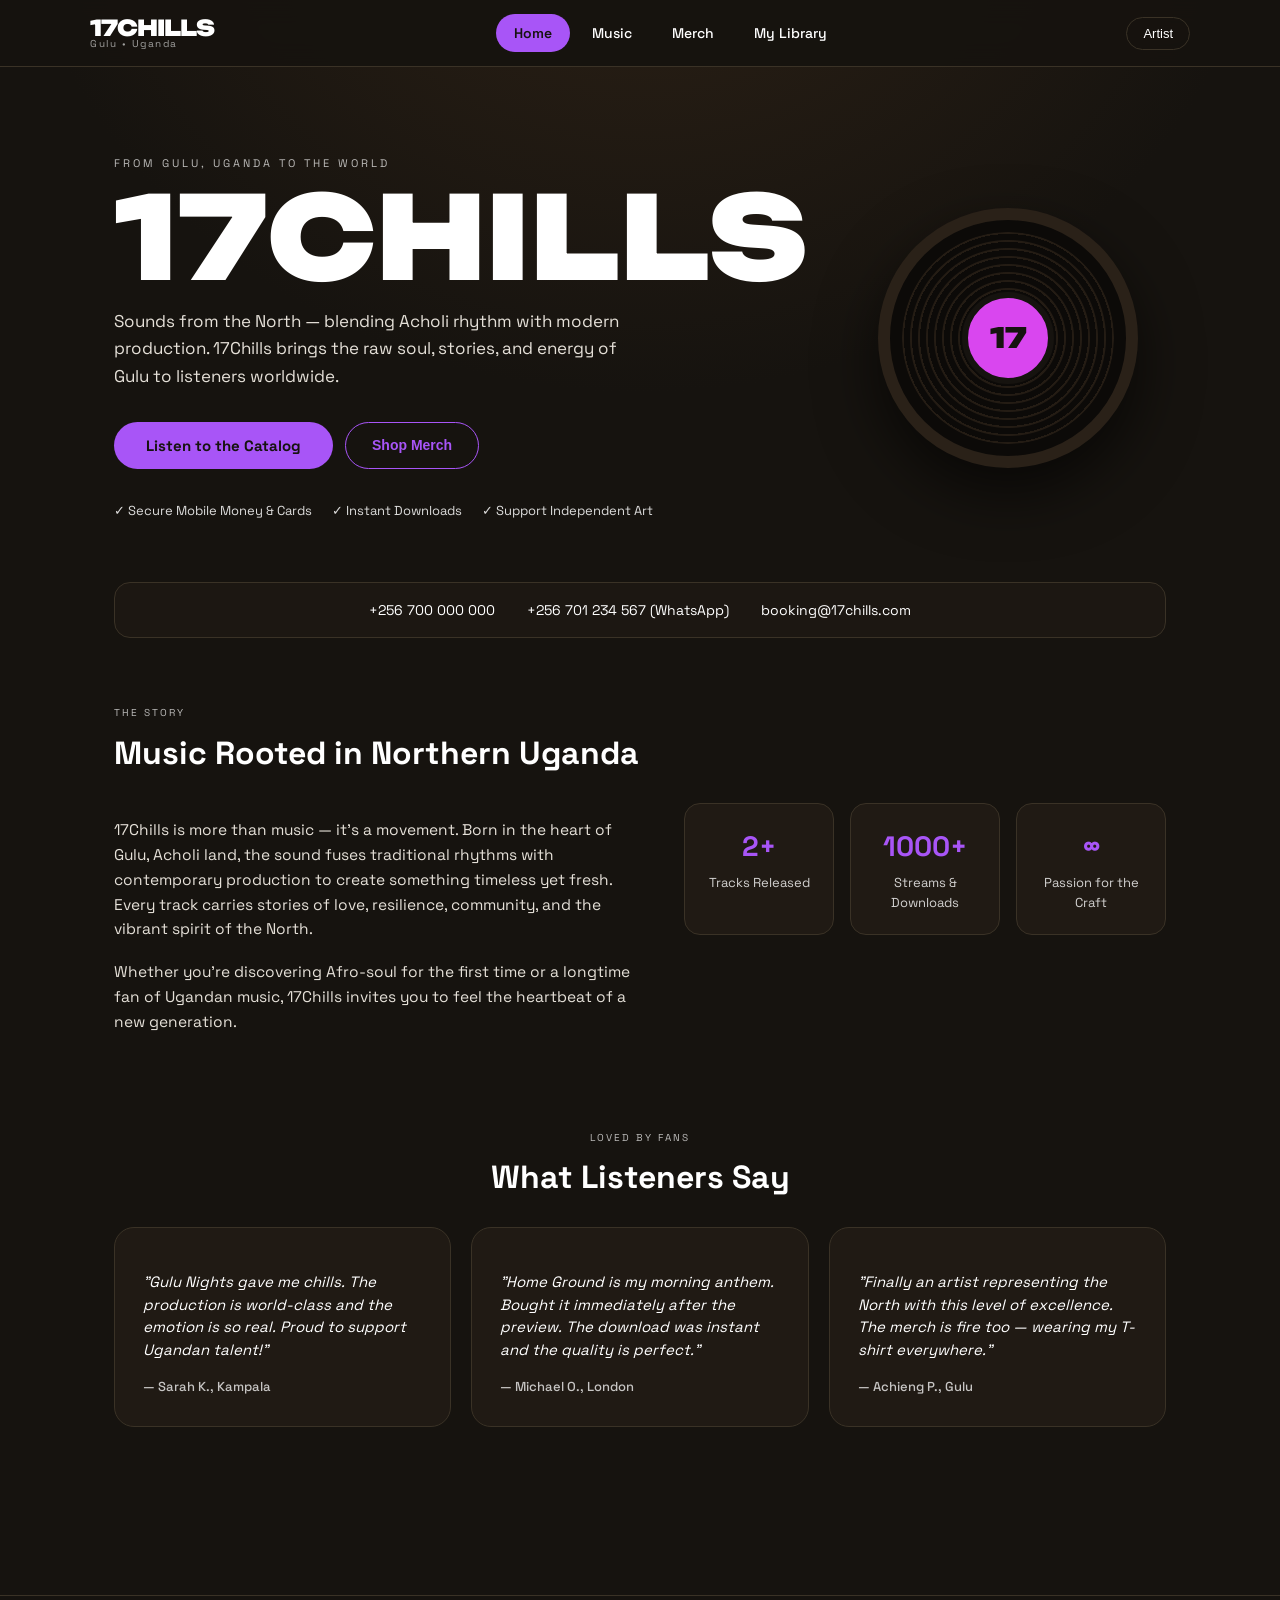
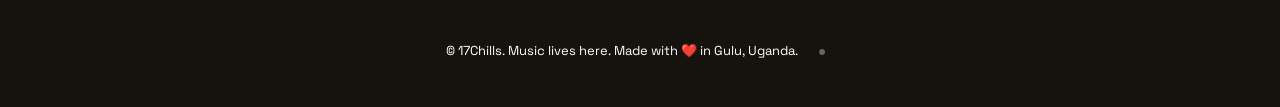
==== index.html @ 4f9dffe9 "Add files via upload" ====
<!DOCTYPE html>
<html lang="en">
<head>
  <meta charset="UTF-8">
  <meta name="viewport" content="width=device-width, initial-scale=1.0">
  <title>17Chills • Official Music Shop | Afro-Soul from Gulu, Uganda</title>
  <meta name="description" content="Stream and buy authentic Afro-soul & Afrobeat music from 17Chills. Support independent Ugandan artist from Gulu. Secure Mobile Money & Card payments.">
  <link rel="preconnect" href="https://fonts.googleapis.com">
  <link rel="preconnect" href="https://fonts.gstatic.com" crossorigin>
  <link href="https://fonts.googleapis.com/css2?family=Space+Grotesk:wght@400;500;600&amp;family=Unbounded:wght@700;900&amp;display=swap" rel="stylesheet">
  <link rel="stylesheet" href="style.css">
</head>
<body>
  <!-- Professional Sticky Navigation -->
  <nav class="site-nav">
    <div class="nav-inner">
      <div class="nav-brand" onclick="goToPage('home')">
        <span class="logo-text">17CHILLS</span>
        <span class="logo-sub">Gulu • Uganda</span>
      </div>
      
      <div class="nav-links">
        <button class="nav-btn active" data-page="home">Home</button>
        <button class="nav-btn" data-page="catalog">Music</button>
        <button class="nav-btn" data-page="merch">Merch</button>
        <button class="nav-btn" data-page="library">My Library</button>
      </div>

      <div class="nav-actions">
        <button id="admin-login-btn" class="ghost-btn" title="Artist Login">Artist</button>
      </div>
    </div>
  </nav>

  <!-- Toast Notification -->
  <div id="toast" class="toast hidden"></div>

  <!-- ==================== HOME PAGE ==================== -->
  <div id="page-home" class="page">
    <!-- Hero Section -->
    <section class="hero">
      <div class="hero-content">
        <div class="eyebrow">FROM GULU, UGANDA TO THE WORLD</div>
        <h1 class="hero-title display">17CHILLS</h1>
        <p class="hero-copy" id="hero-bio">
          Sounds from the North — blending Acholi rhythm with modern production. 
          17Chills brings the raw soul, stories, and energy of Gulu to listeners worldwide.
        </p>
        
        <div class="hero-actions">
          <button class="btn-primary" id="listen-btn">
            <span>Listen to the Catalog</span>
          </button>
          <button class="btn-secondary" onclick="goToPage('merch')">Shop Merch</button>
        </div>
        
        <div class="hero-trust">
          <div class="trust-item">✓ Secure Mobile Money &amp; Cards</div>
          <div class="trust-item">✓ Instant Downloads</div>
          <div class="trust-item">✓ Support Independent Art</div>
        </div>
      </div>

      <!-- Animated Vinyl -->
      <div class="vinyl-wrap">
        <div class="vinyl-disc" id="vinyl-disc">
          <div class="vinyl-groove"></div>
          <div class="vinyl-label">
            <span class="vinyl-text">17</span>
          </div>
        </div>
      </div>
    </section>

    <!-- Quick Contact / Trust Bar -->
    <section class="contact-bar">
      <div class="contact-bar-inner">
        <a href="#" id="contact-phone" class="contact-quick">+256 700 000 000</a>
        <a href="#" id="contact-phone2" class="contact-quick">+256 701 234 567 (WhatsApp)</a>
        <a href="#" id="contact-email" class="contact-quick">booking@17chills.com</a>
      </div>
    </section>

    <!-- About / Story -->
    <section class="about-section">
      <div class="section-header">
        <span class="eyebrow small">THE STORY</span>
        <h2 class="section-title">Music Rooted in Northern Uganda</h2>
      </div>
      <div class="about-grid">
        <div class="about-text">
          <p id="about-bio">17Chills is more than music — it's a movement. Born in the heart of Gulu, Acholi land, the sound fuses traditional rhythms with contemporary production to create something timeless yet fresh. Every track carries stories of love, resilience, community, and the vibrant spirit of the North.</p>
          <p>Whether you're discovering Afro-soul for the first time or a longtime fan of Ugandan music, 17Chills invites you to feel the heartbeat of a new generation.</p>
        </div>
        <div class="about-stats">
          <div class="stat">
            <div class="stat-number">2+</div>
            <div class="stat-label">Tracks Released</div>
          </div>
          <div class="stat">
            <div class="stat-number">1000+</div>
            <div class="stat-label">Streams &amp; Downloads</div>
          </div>
          <div class="stat">
            <div class="stat-number">∞</div>
            <div class="stat-label">Passion for the Craft</div>
          </div>
        </div>
      </div>
    </section>

    <!-- Testimonials -->
    <section class="testimonials">
      <div class="section-header center">
        <span class="eyebrow small">LOVED BY FANS</span>
        <h2 class="section-title">What Listeners Say</h2>
      </div>
      <div class="testimonial-grid">
        <div class="testimonial-card">
          <p class="quote">"Gulu Nights gave me chills. The production is world-class and the emotion is so real. Proud to support Ugandan talent!"</p>
          <div class="quote-author">— Sarah K., Kampala</div>
        </div>
        <div class="testimonial-card">
          <p class="quote">"Home Ground is my morning anthem. Bought it immediately after the preview. The download was instant and the quality is perfect."</p>
          <div class="quote-author">— Michael O., London</div>
        </div>
        <div class="testimonial-card">
          <p class="quote">"Finally an artist representing the North with this level of excellence. The merch is fire too — wearing my T-shirt everywhere."</p>
          <div class="quote-author">— Achieng P., Gulu</div>
        </div>
      </div>
    </section>
  </div>

  <!-- ==================== MUSIC CATALOG ==================== -->
  <div id="page-catalog" class="page hidden">
    <div class="section-header">
      <span class="eyebrow small">DISCOVER THE SOUND</span>
      <h2 class="section-title">Music Catalog</h2>
      <p class="section-sub">Play free previews. Buy to own the full track forever. All payments secure via Pesapal.</p>
    </div>

    <!-- Search + Filters + Sort -->
    <div class="catalog-controls">
      <div class="search-wrap">
        <input type="text" id="catalog-search" placeholder="Search tracks by title or genre..." class="input-field">
      </div>
      
      <div class="filter-row">
        <div class="filter-group">
          <span class="filter-label">Genre</span>
          <div id="genre-filters" class="chip-group"></div>
        </div>
        
        <div class="filter-group">
          <span class="filter-label">Sort</span>
          <select id="catalog-sort" class="input-field sort-select">
            <option value="newest">Newest First</option>
            <option value="price-low">Price: Low to High</option>
            <option value="price-high">Price: High to Low</option>
            <option value="title">Title A-Z</option>
          </select>
        </div>
      </div>
    </div>

    <div id="catalog-grid" class="catalog-grid"></div>
    
    <div class="catalog-note">
      <p>🔒 Downloads are protected. Enter the phone number you used to pay and tap Download anytime.</p>
    </div>
  </div>

  <!-- ==================== MERCH ==================== -->
  <div id="page-merch" class="page hidden">
    <div class="section-header">
      <span class="eyebrow small">WEAR THE VIBE</span>
      <h2 class="section-title">Official Merch</h2>
      <p class="section-sub">Limited drops. High quality. Every purchase supports the music directly.</p>
    </div>

    <div class="catalog-controls">
      <div class="search-wrap">
        <input type="text" id="merch-search" placeholder="Search merch..." class="input-field">
      </div>
      <div class="filter-row">
        <div class="filter-group">
          <span class="filter-label">Sort</span>
          <select id="merch-sort" class="input-field sort-select">
            <option value="newest">Newest First</option>
            <option value="price-low">Price: Low to High</option>
            <option value="price-high">Price: High to Low</option>
            <option value="name">Name A-Z</option>
          </select>
        </div>
      </div>
    </div>

    <div id="merch-grid" class="merch-grid"></div>
    
    <div class="merch-note">
      <p>📦 Physical items are fulfilled personally by the artist. You'll receive tracking or pickup details after purchase.</p>
    </div>
  </div>

  <!-- ==================== MY LIBRARY (FAN PURCHASES) ==================== -->
  <div id="page-library" class="page hidden">
    <div class="section-header">
      <span class="eyebrow small">YOUR COLLECTION</span>
      <h2 class="section-title">My Library</h2>
      <p class="section-sub">Enter the Mobile Money number you used to buy — see everything you own and download instantly.</p>
    </div>

    <div class="library-controls">
      <div class="library-input-group">
        <input type="tel" id="library-phone" placeholder="Your Mobile Money number (e.g. 0700...)" class="input-field">
        <button class="btn-primary" id="library-load-btn">Load My Purchases</button>
      </div>
      <p class="library-hint">Your purchases are securely stored on our servers and linked to your phone number.</p>
    </div>

    <div id="library-results" class="library-results hidden">
      <h3 class="library-subtitle">Your Owned Tracks</h3>
      <div id="library-tracks" class="catalog-grid"></div>
      
      <h3 class="library-subtitle" style="margin-top: 40px;">Your Merch Orders</h3>
      <div id="library-merch" class="merch-grid"></div>
    </div>
    
    <div id="library-empty" class="library-empty">
      <p>No purchases found yet for this number. Buy something from the Music or Merch pages to get started!</p>
    </div>
  </div>

  <!-- ==================== ADMIN PANEL ==================== -->
  <div id="admin-panel" class="admin-panel hidden">
    <div class="admin-header">
      <h2 class="admin-title">🎤 Artist Dashboard</h2>
      <div>
        <button id="exit-admin-btn" class="ghost-btn">Exit Admin</button>
      </div>
    </div>

    <div class="admin-grid">
      <!-- Add Track -->
      <div class="admin-card">
        <h3 class="admin-card-title">Upload New Track</h3>
        <form id="add-track-form" class="admin-form">
          <label class="field-label">Track Title</label>
          <input type="text" id="new-track-title" class="input-field" placeholder="e.g. Northern Lights" required>

          <label class="field-label">Genre</label>
          <input type="text" id="new-track-genre" class="input-field" placeholder="Afro-soul">

          <label class="field-label">Description</label>
          <textarea id="new-track-desc" class="input-field textarea" rows="2" placeholder="Short story behind the track"></textarea>

          <div class="form-row">
            <div style="flex:1">
              <label class="field-label">Price (UGX)</label>
              <input type="number" id="new-track-price" class="input-field" value="3000">
            </div>
            <div style="flex:1">
              <label class="field-label">Cover Color</label>
              <div id="color-swatches" class="color-swatches"></div>
            </div>
          </div>

          <label class="field-label">Cover Photo (optional)</label>
          <input type="file" id="new-track-cover-file" class="input-field" accept="image/*">

          <label class="field-label">Song File (MP3)</label>
          <input type="file" id="new-track-audio-file" class="input-field" accept="audio/mpeg">

          <button type="button" id="add-track-btn" class="btn-primary full">Add to Catalog</button>
        </form>
      </div>

      <!-- Add Merch -->
      <div class="admin-card">
        <h3 class="admin-card-title">Add Merch Item</h3>
        <form class="admin-form">
          <label class="field-label">Item Name</label>
          <input type="text" id="new-merch-name" class="input-field" placeholder="Signature Hoodie" required>

          <label class="field-label">Price (UGX)</label>
          <input type="number" id="new-merch-price" class="input-field" value="45000">

          <label class="field-label">Photo (optional)</label>
          <input type="file" id="new-merch-image-file" class="input-field" accept="image/*">

          <button type="button" id="add-merch-btn" class="btn-primary full">Add Merch Item</button>
        </form>
      </div>

      <!-- Bio & Contact Settings -->
      <div class="admin-card full-width">
        <h3 class="admin-card-title">Edit Bio, Contact &amp; Social Links</h3>
        <div class="admin-form settings-form">
          <div class="form-row">
            <div style="flex:1">
              <label class="field-label">Primary Phone</label>
              <input type="text" id="settings-phone" class="input-field">
            </div>
            <div style="flex:1">
              <label class="field-label">Secondary Phone / WhatsApp</label>
              <input type="text" id="settings-phone2" class="input-field">
            </div>
          </div>

          <div class="form-row">
            <div style="flex:1">
              <label class="field-label">Email</label>
              <input type="email" id="settings-email" class="input-field">
            </div>
            <div style="flex:1">
              <label class="field-label">TikTok</label>
              <input type="url" id="settings-tiktok" class="input-field" placeholder="https://tiktok.com/@17chills">
            </div>
          </div>

          <div class="form-row">
            <div style="flex:1"><label class="field-label">Instagram</label><input type="url" id="settings-instagram" class="input-field"></div>
            <div style="flex:1"><label class="field-label">X / Twitter</label><input type="url" id="settings-twitter" class="input-field"></div>
          </div>
          <div class="form-row">
            <div style="flex:1"><label class="field-label">Facebook</label><input type="url" id="settings-facebook" class="input-field"></div>
            <div style="flex:1"><label class="field-label">YouTube</label><input type="url" id="settings-youtube" class="input-field"></div>
          </div>

          <label class="field-label">Artist Biography (shown on homepage)</label>
          <textarea id="settings-bio" class="input-field textarea" rows="5" placeholder="Write your story..."></textarea>

          <button type="button" id="save-settings-btn" class="btn-primary full">Save Bio &amp; Contact Info</button>
        </div>
      </div>

      <!-- Change Password + Bulk + Sales -->
      <div class="admin-card">
        <h3 class="admin-card-title">Change Password</h3>
        <div class="admin-form">
          <input type="password" id="new-password-input" class="input-field" placeholder="New password (min 4 chars)">
          <button id="change-password-btn" class="btn-primary full">Update Password</button>
        </div>
      </div>

      <div class="admin-card">
        <h3 class="admin-card-title">Bulk Price Update</h3>
        <div class="bulk-row">
          <select id="bulk-mode" class="input-field bulk-select">
            <option value="percent-off">Reduce all by %</option>
            <option value="percent-up">Increase all by %</option>
            <option value="set-all">Set all to fixed amount</option>
          </select>
          <input type="number" id="bulk-value" class="input-field bulk-value" placeholder="Value">
          <button id="bulk-apply-btn" class="btn-primary">Apply</button>
        </div>
        <p class="admin-note">This instantly updates every track price across the live site.</p>
      </div>

      <div class="admin-card full-width">
        <h3 class="admin-card-title">Sales History <span style="font-size:12px;opacity:0.6">(paid orders only)</span></h3>
        <div id="sales-history" class="sales-history"></div>
      </div>
    </div>
  </div>

  <!-- ==================== MODALS ==================== -->
  
  <!-- Checkout Modal -->
  <div id="checkout-modal" class="modal-overlay hidden">
    <div class="modal-card">
      <div class="modal-header">
        <h3 class="modal-title">Complete Your Purchase</h3>
        <button id="checkout-close" class="icon-btn">×</button>
      </div>
      
      <p id="checkout-title" class="modal-price"></p>
      <p id="checkout-price" class="modal-price" style="font-size:28px;margin-top:-8px"></p>
      
      <div class="payment-methods">
        <div class="pm-badge">MTN MoMo</div>
        <div class="pm-badge">Airtel Money</div>
        <div class="pm-badge">Visa / Mastercard</div>
        <div class="pm-badge">Bank Transfer</div>
      </div>
      <p class="modal-note">Secure checkout powered by Pesapal • All popular payment methods supported</p>

      <label class="field-label">Mobile Money Number (MTN or Airtel)</label>
      <input type="tel" id="checkout-phone" class="input-field" placeholder="0700 000 000">

      <button id="checkout-pay-btn" class="btn-primary full">Pay Securely with Mobile Money / Card</button>
      <p id="checkout-status" class="pin-error"></p>
    </div>
  </div>

  <!-- Edit Track Modal -->
  <div id="edit-modal" class="modal-overlay hidden">
    <div class="modal-card">
      <div class="modal-header">
        <h3 class="modal-title">Edit Track</h3>
        <button id="edit-close" class="icon-btn">×</button>
      </div>
      <input type="text" id="edit-track-title" class="input-field">
      <input type="text" id="edit-track-genre" class="input-field">
      <textarea id="edit-track-desc" class="input-field textarea" rows="2"></textarea>
      <div class="form-row">
        <input type="number" id="edit-track-price" class="input-field">
        <div id="edit-color-swatches" class="color-swatches"></div>
      </div>
      <label class="field-label">Replace Cover Photo</label>
      <input type="file" id="edit-track-cover-file" class="input-field" accept="image/*">
      <label class="field-label">Replace Audio File</label>
      <input type="file" id="edit-track-audio-file" class="input-field" accept="audio/mpeg">
      <button id="edit-save-btn" class="btn-primary full">Save Changes</button>
    </div>
  </div>

  <!-- Edit Merch Modal -->
  <div id="edit-merch-modal" class="modal-overlay hidden">
    <div class="modal-card">
      <div class="modal-header">
        <h3 class="modal-title">Edit Merch Item</h3>
        <button id="edit-merch-close" class="icon-btn">×</button>
      </div>
      <input type="text" id="edit-merch-name" class="input-field">
      <input type="number" id="edit-merch-price" class="input-field">
      <label class="field-label">Replace Photo</label>
      <input type="file" id="edit-merch-image-file" class="input-field" accept="image/*">
      <button id="edit-merch-save-btn" class="btn-primary full">Save Changes</button>
    </div>
  </div>

  <!-- Confirm Delete Modal -->
  <div id="confirm-modal" class="modal-overlay hidden">
    <div class="modal-card narrow">
      <p id="confirm-message" style="margin-bottom:24px"></p>
      <div class="confirm-row">
        <button id="confirm-cancel-btn" class="btn-secondary">Cancel</button>
        <button id="confirm-delete-btn" class="btn-danger">Remove</button>
      </div>
    </div>
  </div>

  <!-- Artist Login Modal -->
  <div id="login-modal" class="modal-overlay hidden">
    <div class="modal-card narrow">
      <div class="modal-header">
        <h3 class="modal-title">Artist Login</h3>
        <button id="login-close" class="icon-btn">×</button>
      </div>
      <input type="password" id="pin-input" class="input-field" placeholder="Enter admin password">
      <p id="pin-error" class="pin-error hidden">Wrong password.</p>
      <button id="pin-submit-btn" class="btn-primary full">Enter Dashboard</button>
    </div>
  </div>

  <!-- Footer -->
  <footer class="site-footer">
    <div class="footer-inner">
      <p>© <span id="footer-year"></span> 17Chills. Music lives here. Made with ❤️ in Gulu, Uganda.</p>
      <button id="footer-dot" class="footer-dot" title="Artist access">•</button>
    </div>
  </footer>

  <script src="script.js"></script>
</body>
</html>
---- style.css ----
:root {
  --bg-1: #16130F;
  --bg-2: #1C1712;
  --bg-glow: #2E2216;
  --card: #201A14;
  --border: #3A3226;
  --purple: #A855F7;
  --purple-hover: #C084FC;
  --magenta: #D946EF;
  --violet: #7C3AED;
  --deep-violet: #6D28D9;
  --white: #FFFFFF;
  --text-muted: #A8A29E;
}

* { box-sizing: border-box; }

body {
  margin: 0;
  font-family: 'Space Grotesk', system_ui, sans-serif;
  color: var(--white);
  background: radial-gradient(ellipse 90% 60% at 50% -10%, var(--bg-glow) 0%, var(--bg-1) 55%),
              linear-gradient(180deg, var(--bg-1) 0%, var(--bg-2) 50%, var(--bg-1) 100%);
  min-height: 100vh;
  line-height: 1.6;
}

.display { font-family: 'Unbounded', sans-serif; font-weight: 900; }

.icon { width: 18px; height: 18px; fill: none; stroke: currentColor; stroke-width: 2; stroke-linecap: round; stroke-linejoin: round; vertical-align: middle; }
.icon.small { width: 15px; height: 15px; }

.hidden { display: none !important; }

/* NAV */
.site-nav {
  position: sticky; top: 0; z-index: 100;
  background: rgba(22,19,15,0.96);
  border-bottom: 1px solid var(--border);
  padding: 14px 24px;
  backdrop-filter: blur(12px);
}
.nav-inner {
  max-width: 1100px; margin: 0 auto;
  display: flex; align-items: center; justify-content: space-between; gap: 16px;
}
.nav-brand { cursor: pointer; display: flex; flex-direction: column; line-height: 1; }
.logo-text { font-family: 'Unbounded', sans-serif; font-size: 22px; font-weight: 900; letter-spacing: -1px; }
.logo-sub { font-size: 10px; opacity: 0.6; letter-spacing: 1.5px; }
.nav-links { display: flex; gap: 4px; }
.nav-btn {
  background: transparent; border: none; color: var(--white);
  font-family: inherit; font-size: 14px; font-weight: 500; padding: 10px 18px;
  border-radius: 999px; cursor: pointer; transition: all .2s ease;
}
.nav-btn.active { background: var(--purple); color: var(--bg-1); font-weight: 600; }
.nav-btn:not(.active):hover { background: rgba(168,85,247,0.1); }
.ghost-btn {
  background: transparent; border: 1px solid var(--border); color: var(--white);
  font-size: 13px; padding: 8px 16px; border-radius: 999px; cursor: pointer;
}
.ghost-btn:hover { border-color: var(--purple); color: var(--purple); }

/* TOAST */
.toast {
  position: fixed; top: 80px; left: 50%; transform: translateX(-50%);
  z-index: 200; background: var(--violet); color: white;
  padding: 14px 28px; border-radius: 999px; font-size: 14px; font-weight: 500;
  box-shadow: 0 10px 30px rgba(0,0,0,0.4);
  display: flex; align-items: center; gap: 10px;
}

/* PAGE */
.page { padding: 48px 24px; max-width: 1100px; margin: 0 auto; }

/* HERO */
.hero {
  text-align: center; padding: 40px 0 60px;
  display: grid; grid-template-columns: 1fr 320px; gap: 40px; align-items: center;
}
@media (max-width: 900px) { .hero { grid-template-columns: 1fr; } }
.hero-content { text-align: left; }
.eyebrow { text-transform: uppercase; letter-spacing: 3px; font-size: 11px; opacity: 0.7; margin-bottom: 12px; }
.eyebrow.small { letter-spacing: 2px; font-size: 10px; }
.hero-title { font-size: clamp(3.8rem, 9vw, 7.5rem); line-height: .9; margin: 0 0 20px; font-weight: 900; }
.hero-copy { font-size: 17px; max-width: 520px; margin-bottom: 32px; color: #E5E0D8; }
.hero-actions { display: flex; gap: 12px; flex-wrap: wrap; }
.btn-primary {
  background: var(--purple); color: var(--bg-1); border: none;
  font-family: inherit; font-weight: 700; font-size: 15px;
  padding: 14px 32px; border-radius: 999px; cursor: pointer;
  display: inline-flex; align-items: center; gap: 8px; transition: all .2s;
}
.btn-primary:hover { background: var(--purple-hover); transform: translateY(-1px); }
.btn-primary:disabled { opacity: .6; cursor: default; }
.btn-primary.full { width: 100%; justify-content: center; padding: 15px; }
.btn-secondary {
  background: transparent; color: var(--purple); border: 1.5px solid var(--purple);
  font-weight: 600; font-size: 14px; padding: 13px 26px; border-radius: 999px; cursor: pointer;
}
.btn-secondary:hover { background: rgba(168,85,247,0.08); }

.hero-trust { display: flex; gap: 20px; margin-top: 32px; flex-wrap: wrap; font-size: 13px; opacity: .85; }

/* VINYL */
.vinyl-wrap { display: flex; justify-content: center; }
.vinyl-disc {
  width: 260px; height: 260px; border-radius: 50%;
  background: #0C0A08; border: 12px solid #2A2118;
  box-shadow: 0 25px 60px rgba(0,0,0,0.6);
  position: relative; flex-shrink: 0;
}
.vinyl-disc.spinning { animation: spin-slow 7s linear infinite; }
@keyframes spin-slow { from { transform: rotate(0deg); } to { transform: rotate(360deg); } }
.vinyl-groove {
  position: absolute; inset: 12px; border-radius: 50%;
  background: repeating-radial-gradient(circle, #241C14 0px, #241C14 1.5px, transparent 2.5px, transparent 8px);
}
.vinyl-label {
  position: absolute; inset: 0; margin: auto; width: 92px; height: 92px;
  border-radius: 50%; background: var(--magenta); border: 6px solid var(--bg-1);
  display: flex; align-items: center; justify-content: center;
}
.vinyl-text { font-family: 'Unbounded', sans-serif; font-size: 28px; font-weight: 900; color: var(--bg-1); }

/* CONTACT BAR */
.contact-bar { background: rgba(32,26,20,0.6); border: 1px solid var(--border); border-radius: 16px; padding: 16px 24px; margin-bottom: 60px; }
.contact-bar-inner { display: flex; justify-content: center; gap: 32px; flex-wrap: wrap; }
.contact-quick { color: var(--white); text-decoration: none; font-size: 14px; display: flex; align-items: center; gap: 6px; }
.contact-quick:hover { color: var(--purple); }

/* ABOUT */
.about-section { margin-bottom: 70px; }
.section-header { margin-bottom: 24px; }
.section-header.center { text-align: center; }
.section-title { font-size: 32px; font-weight: 700; margin: 4px 0 8px; }
.section-sub { font-size: 15px; color: var(--text-muted); max-width: 620px; }
.about-grid { display: grid; grid-template-columns: 1.1fr 1fr; gap: 40px; align-items: start; }
@media (max-width: 768px) { .about-grid { grid-template-columns: 1fr; } }
.about-text p { font-size: 15.5px; color: #E5E0D8; margin-bottom: 18px; }
.about-stats { display: grid; grid-template-columns: repeat(auto-fit, minmax(120px, 1fr)); gap: 16px; }
.stat { background: var(--card); border: 1px solid var(--border); border-radius: 16px; padding: 20px; text-align: center; }
.stat-number { font-size: 28px; font-weight: 700; color: var(--purple); }
.stat-label { font-size: 13px; opacity: .8; margin-top: 4px; }

/* TESTIMONIALS */
.testimonials { margin-bottom: 60px; }
.testimonial-grid { display: grid; grid-template-columns: repeat(auto-fit, minmax(280px, 1fr)); gap: 20px; }
.testimonial-card {
  background: var(--card); border: 1px solid var(--border); border-radius: 20px; padding: 28px;
  transition: transform .2s, box-shadow .2s;
}
.testimonial-card:hover { transform: translateY(-4px); box-shadow: 0 15px 35px rgba(0,0,0,0.3); }
.quote { font-size: 15px; font-style: italic; margin-bottom: 16px; line-height: 1.5; }
.quote-author { font-size: 13px; opacity: .75; font-weight: 500; }

/* CATALOG CONTROLS */
.catalog-controls { margin-bottom: 24px; }
.search-wrap { margin-bottom: 16px; }
.input-field {
  width: 100%; background: var(--bg-1); border: 1px solid var(--border); color: var(--white);
  font-family: inherit; font-size: 15px; padding: 12px 16px; border-radius: 12px;
  outline: none; transition: border-color .2s;
}
.input-field:focus { border-color: var(--purple); }
.textarea { resize: vertical; min-height: 80px; }
.sort-select { max-width: 220px; }

.filter-row { display: flex; gap: 24px; align-items: flex-end; flex-wrap: wrap; }
.filter-group { flex: 1; min-width: 220px; }
.filter-label { display: block; font-size: 12px; margin-bottom: 6px; opacity: .7; font-weight: 500; }
.chip-group { display: flex; flex-wrap: wrap; gap: 8px; }
.chip {
  background: var(--card); border: 1px solid var(--border); color: var(--white);
  padding: 6px 14px; border-radius: 999px; font-size: 13px; cursor: pointer;
  transition: all .15s;
}
.chip.active { background: var(--purple); color: var(--bg-1); border-color: var(--purple); }
.chip:hover:not(.active) { border-color: #5A5246; }

/* CATALOG GRID */
.catalog-grid { display: grid; grid-template-columns: repeat(auto-fill, minmax(320px, 1fr)); gap: 18px; }
@media (max-width: 640px) { .catalog-grid { grid-template-columns: 1fr; } }

.card {
  background: var(--card); border: 1px solid var(--border); border-radius: 20px; padding: 18px;
  transition: transform .2s ease, box-shadow .2s ease;
}
.card:hover { transform: translateY(-3px); box-shadow: 0 12px 30px rgba(0,0,0,0.25); }

.track-card { display: flex; gap: 18px; align-items: flex-start; }
.track-cover {
  width: 78px; height: 78px; border-radius: 12px; flex-shrink: 0;
  background-size: cover; background-position: center; border: 1px solid var(--border);
}
.track-info { flex: 1; min-width: 0; }
.track-title { font-weight: 700; font-size: 17px; margin: 0 0 4px; }
.track-meta { font-size: 13px; color: var(--text-muted); margin-bottom: 6px; }
.track-desc { font-size: 13px; opacity: .75; margin-bottom: 10px; line-height: 1.4; }

.track-actions { display: flex; align-items: center; gap: 8px; flex-wrap: wrap; }
.icon-btn {
  background: var(--border); border: none; color: var(--white); width: 36px; height: 36px;
  border-radius: 50%; cursor: pointer; display: flex; align-items: center; justify-content: center;
  transition: background .15s;
}
.icon-btn:hover { background: #52493E; }
.download-btn { background: var(--violet); }
.download-btn:hover { background: #9061E0; }
.buy-btn {
  background: var(--purple); color: var(--bg-1); border: none; font-weight: 700;
  height: 36px; padding: 0 18px; border-radius: 999px; font-size: 13px; cursor: pointer;
  display: flex; align-items: center; gap: 6px;
}
.buy-btn:hover { background: var(--purple-hover); }
.remove-btn { background: rgba(217,70,239,0.25); margin-left: auto; }
.remove-btn:hover { background: rgba(217,70,239,0.45); }

.owned-tag { font-size: 12px; font-weight: 600; display: flex; align-items: center; gap: 5px; color: #4ADE80; }
.badge { font-size: 10px; font-weight: 700; padding: 2px 9px; border-radius: 999px; margin-bottom: 6px; display: inline-block; }
.badge-featured { background: var(--purple); color: var(--bg-1); }
.badge-soldout { background: #3F362B; color: #C9B8A3; }

.admin-toggle-row { display: flex; gap: 8px; margin-top: 10px; flex-wrap: wrap; }
.toggle-btn {
  background: transparent; border: 1px solid var(--border); color: var(--white);
  font-size: 11px; padding: 5px 11px; border-radius: 999px; cursor: pointer;
}
.toggle-btn.active { background: var(--purple); border-color: var(--purple); color: var(--bg-1); }

/* MERCH */
.merch-grid { display: grid; grid-template-columns: repeat(auto-fill, minmax(240px, 1fr)); gap: 18px; }
.merch-thumb {
  width: 100%; height: 180px; background: var(--border); border-radius: 16px;
  display: flex; align-items: center; justify-content: center; margin-bottom: 14px;
  background-size: cover; background-position: center; color: #6B6257;
}
.merch-name { font-weight: 700; font-size: 17px; margin: 0 0 4px; }
.merch-price { font-size: 14px; color: var(--purple); font-weight: 600; margin-bottom: 12px; }
.merch-actions { display: flex; gap: 8px; margin-top: 8px; }

/* ADMIN */
.admin-panel { max-width: 1100px; margin: 30px auto; padding: 0 24px 60px; border-top: 1px solid var(--border); }
.admin-header { display: flex; justify-content: space-between; align-items: center; margin-bottom: 24px; }
.admin-title { font-size: 26px; font-weight: 700; margin: 0; }
.admin-grid { display: grid; grid-template-columns: repeat(auto-fit, minmax(340px, 1fr)); gap: 20px; }
.admin-card { background: var(--card); border: 1px solid var(--border); border-radius: 20px; padding: 24px; }
.admin-card.full-width { grid-column: 1 / -1; }
.admin-card-title { font-size: 17px; font-weight: 700; margin: 0 0 18px; }
.admin-form .input-field { margin-bottom: 14px; }
.form-row { display: flex; gap: 14px; }
.bulk-row { display: flex; gap: 10px; align-items: center; }
.bulk-select { flex: 2; }
.bulk-value { flex: 1; }
.admin-note { font-size: 12px; opacity: .7; margin-top: 10px; }
.settings-form .form-row { margin-bottom: 4px; }

/* MODALS */
.modal-overlay {
  position: fixed; inset: 0; z-index: 150; background: rgba(0,0,0,0.75);
  display: flex; align-items: center; justify-content: center; padding: 20px;
}
.modal-card { background: var(--card); border: 1px solid var(--border); border-radius: 20px; padding: 28px; width: 100%; max-width: 420px; }
.modal-card.narrow { max-width: 340px; }
.modal-header { display: flex; justify-content: space-between; align-items: center; margin-bottom: 20px; }
.modal-title { font-size: 19px; font-weight: 700; margin: 0; }
.modal-price { font-size: 15px; font-weight: 600; }
.payment-methods { display: flex; flex-wrap: wrap; gap: 8px; margin: 16px 0; }
.pm-badge {
  background: #2A241E; border: 1px solid var(--border); padding: 4px 12px; border-radius: 999px;
  font-size: 12px; font-weight: 600;
}
.modal-note { font-size: 12px; opacity: .7; margin-bottom: 16px; }
.pin-error { color: var(--magenta); font-size: 13px; margin: 8px 0; }

/* LIBRARY */
.library-controls { max-width: 520px; margin-bottom: 30px; }
.library-input-group { display: flex; gap: 10px; }
.library-input-group .input-field { flex: 1; }
.library-hint { font-size: 13px; opacity: .7; margin-top: 8px; }
.library-subtitle { font-size: 18px; margin: 30px 0 14px; font-weight: 600; }
.library-empty { background: var(--card); border: 1px solid var(--border); border-radius: 16px; padding: 40px; text-align: center; opacity: .85; }
.library-results { margin-top: 10px; }

/* FOOTER */
.site-footer { padding: 32px 24px; text-align: center; font-size: 13px; border-top: 1px solid var(--border); margin-top: 60px; }
.footer-inner { max-width: 1100px; margin: 0 auto; display: flex; justify-content: center; align-items: center; gap: 12px; flex-wrap: wrap; }
.footer-dot { background: transparent; border: none; color: var(--white); opacity: .35; font-size: 22px; cursor: pointer; padding: 0 8px; }
.footer-dot:hover { opacity: 1; }

/* RESPONSIVE TWEAKS */
@media (max-width: 640px) {
  .nav-links { display: none; } /* simple mobile — can enhance with hamburger later */
  .hero { padding-top: 20px; }
  .vinyl-disc { width: 200px; height: 200px; }
}
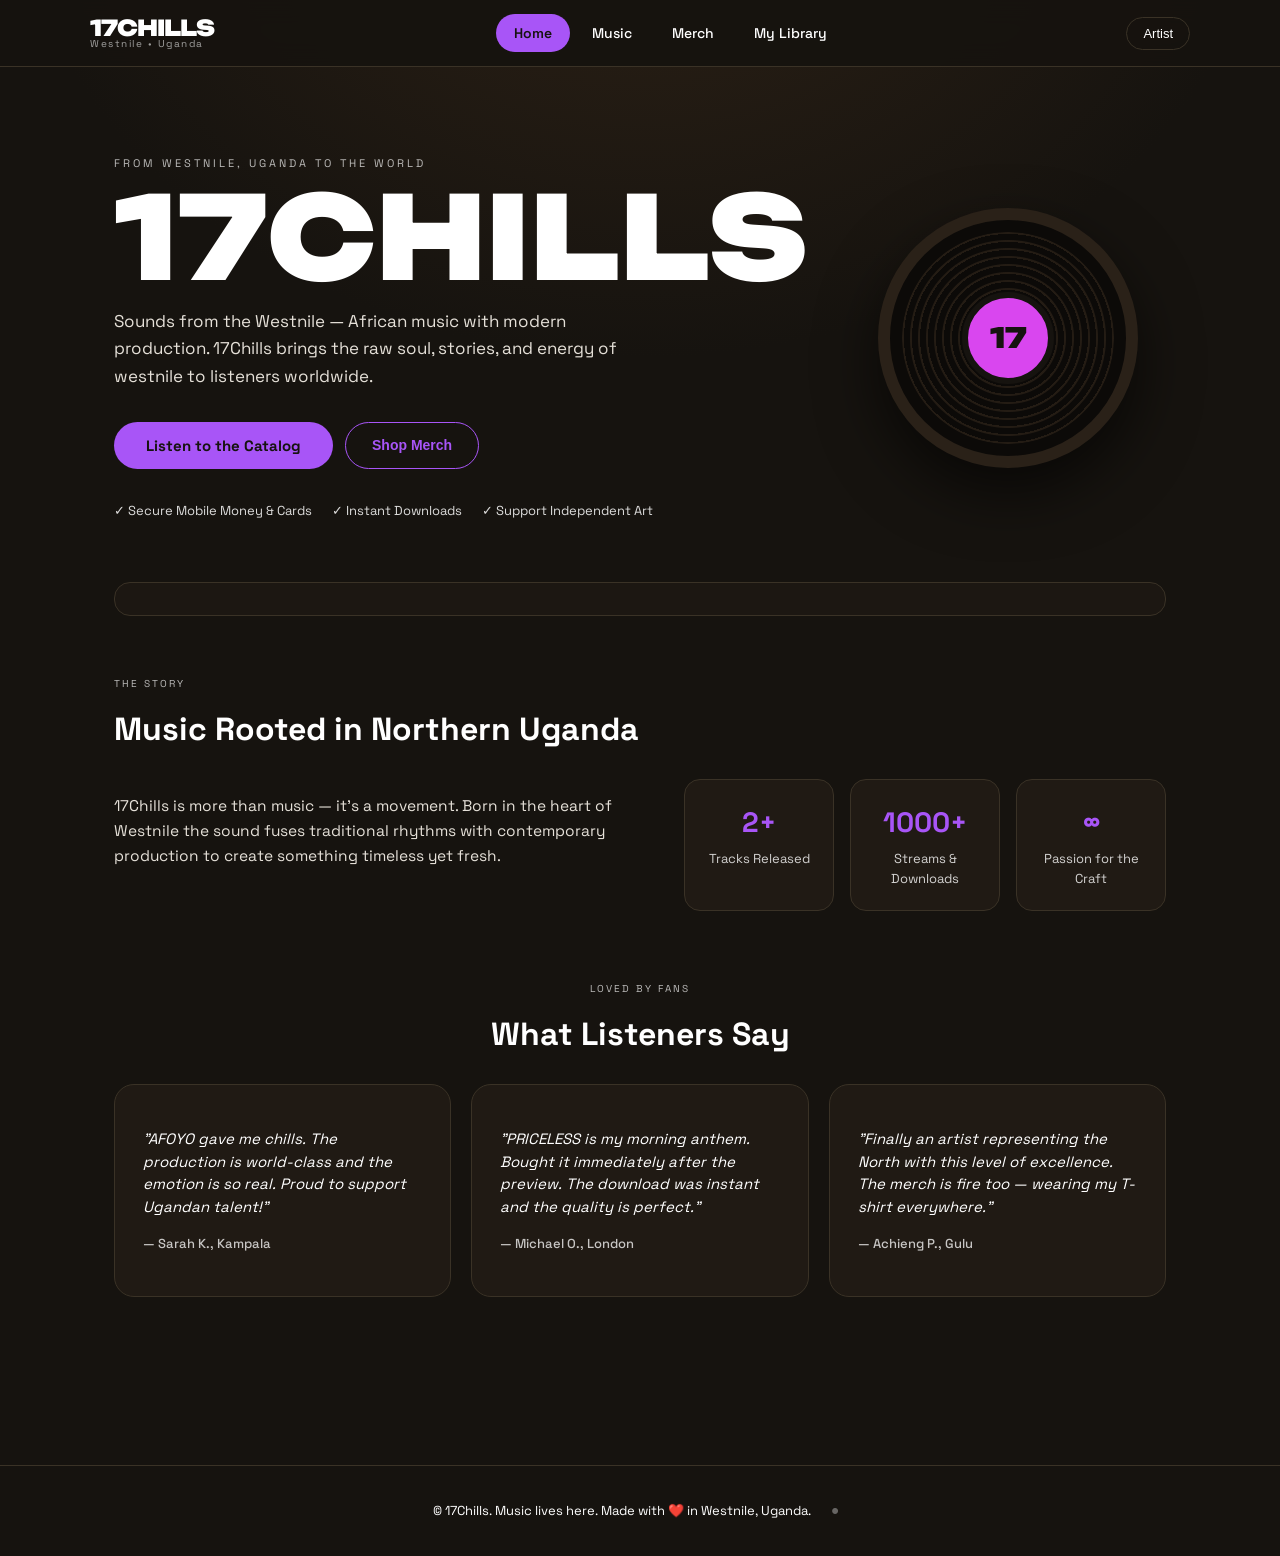
==== commit 3ab0932f: "Update index.html" ====
--- a/index.html
+++ b/index.html
@@ -3,22 +3,20 @@
 <head>
   <meta charset="UTF-8">
   <meta name="viewport" content="width=device-width, initial-scale=1.0">
-  <title>17Chills • Official Music Shop | Afro-Soul from Gulu, Uganda</title>
-  <meta name="description" content="Stream and buy authentic Afro-soul & Afrobeat music from 17Chills. Support independent Ugandan artist from Gulu. Secure Mobile Money & Card payments.">
-  <link rel="preconnect" href="https://fonts.googleapis.com">
-  <link rel="preconnect" href="https://fonts.gstatic.com" crossorigin>
-  <link href="https://fonts.googleapis.com/css2?family=Space+Grotesk:wght@400;500;600&amp;family=Unbounded:wght@700;900&amp;display=swap" rel="stylesheet">
+  <title>17Chills • Official Music Shop | Afromusic from westnile, Uganda</title>
   <link rel="stylesheet" href="style.css">
+  <link href="https://fonts.googleapis.com/css2?family=Unbounded:wght@900&family=Space+Grotesk:wght@400;500;600;700&display=swap" rel="stylesheet">
 </head>
 <body>
-  <!-- Professional Sticky Navigation -->
+
+  <!-- NAV -->
   <nav class="site-nav">
     <div class="nav-inner">
       <div class="nav-brand" onclick="goToPage('home')">
-        <span class="logo-text">17CHILLS</span>
-        <span class="logo-sub">Gulu • Uganda</span>
-      </div>
-      
+        <div class="logo-text">17CHILLS</div>
+        <div class="logo-sub">Westnile • Uganda</div>
+      </div>
+
       <div class="nav-links">
         <button class="nav-btn active" data-page="home">Home</button>
         <button class="nav-btn" data-page="catalog">Music</button>
@@ -26,72 +24,71 @@
         <button class="nav-btn" data-page="library">My Library</button>
       </div>
 
-      <div class="nav-actions">
-        <button id="admin-login-btn" class="ghost-btn" title="Artist Login">Artist</button>
-      </div>
+      <button id="admin-login-btn" class="ghost-btn" title="Artist Login">Artist</button>
     </div>
   </nav>
 
-  <!-- Toast Notification -->
+  <!-- TOAST -->
   <div id="toast" class="toast hidden"></div>
 
-  <!-- ==================== HOME PAGE ==================== -->
+  <!-- HOME PAGE -->
   <div id="page-home" class="page">
-    <!-- Hero Section -->
-    <section class="hero">
+    <div class="hero">
       <div class="hero-content">
-        <div class="eyebrow">FROM GULU, UGANDA TO THE WORLD</div>
+        <div class="eyebrow">FROM WESTNILE, UGANDA TO THE WORLD</div>
         <h1 class="hero-title display">17CHILLS</h1>
-        <p class="hero-copy" id="hero-bio">
-          Sounds from the North — blending Acholi rhythm with modern production. 
-          17Chills brings the raw soul, stories, and energy of Gulu to listeners worldwide.
+        
+        <p id="hero-bio" class="hero-copy">
+          Sounds from the Westnile — African music with modern production. 
+          17Chills brings the raw soul, stories, and energy of westnile to listeners worldwide.
         </p>
-        
+
         <div class="hero-actions">
-          <button class="btn-primary" id="listen-btn">
-            <span>Listen to the Catalog</span>
-          </button>
-          <button class="btn-secondary" onclick="goToPage('merch')">Shop Merch</button>
-        </div>
-        
+          <button id="listen-btn" class="btn-primary">Listen to the Catalog</button>
+          <button onclick="goToPage('merch')" class="btn-secondary">Shop Merch</button>
+        </div>
+
         <div class="hero-trust">
-          <div class="trust-item">✓ Secure Mobile Money &amp; Cards</div>
-          <div class="trust-item">✓ Instant Downloads</div>
-          <div class="trust-item">✓ Support Independent Art</div>
-        </div>
-      </div>
-
-      <!-- Animated Vinyl -->
+          <div>✓ Secure Mobile Money & Cards</div>
+          <div>✓ Instant Downloads</div>
+          <div>✓ Support Independent Art</div>
+        </div>
+      </div>
+
       <div class="vinyl-wrap">
-        <div class="vinyl-disc" id="vinyl-disc">
+        <div id="vinyl-disc" class="vinyl-disc">
           <div class="vinyl-groove"></div>
           <div class="vinyl-label">
-            <span class="vinyl-text">17</span>
-          </div>
-        </div>
-      </div>
-    </section>
-
-    <!-- Quick Contact / Trust Bar -->
-    <section class="contact-bar">
+            <div class="vinyl-text">17</div>
+          </div>
+        </div>
+      </div>
+    </div>
+
+    <!-- CONTACT BAR -->
+    <div class="contact-bar">
       <div class="contact-bar-inner">
-        <a href="#" id="contact-phone" class="contact-quick">+256 700 000 000</a>
-        <a href="#" id="contact-phone2" class="contact-quick">+256 701 234 567 (WhatsApp)</a>
-        <a href="#" id="contact-email" class="contact-quick">booking@17chills.com</a>
-      </div>
-    </section>
-
-    <!-- About / Story -->
-    <section class="about-section">
+        <a id="contact-phone" href="#" class="contact-quick"></a>
+        <a id="contact-phone2" href="#" class="contact-quick"></a>
+        <a id="contact-email" href="#" class="contact-quick"></a>
+      </div>
+    </div>
+
+    <!-- ABOUT / STORY -->
+    <div class="about-section">
       <div class="section-header">
-        <span class="eyebrow small">THE STORY</span>
+        <div class="eyebrow small">THE STORY</div>
         <h2 class="section-title">Music Rooted in Northern Uganda</h2>
       </div>
+
       <div class="about-grid">
         <div class="about-text">
-          <p id="about-bio">17Chills is more than music — it's a movement. Born in the heart of Gulu, Acholi land, the sound fuses traditional rhythms with contemporary production to create something timeless yet fresh. Every track carries stories of love, resilience, community, and the vibrant spirit of the North.</p>
-          <p>Whether you're discovering Afro-soul for the first time or a longtime fan of Ugandan music, 17Chills invites you to feel the heartbeat of a new generation.</p>
-        </div>
+          <p id="about-bio">
+            17Chills is more than music — it's a movement. Born in the heart of Westnile 
+            the sound fuses traditional rhythms with contemporary production to create something timeless yet fresh.
+          </p>
+        </div>
+
         <div class="about-stats">
           <div class="stat">
             <div class="stat-number">2+</div>
@@ -99,7 +96,7 @@
           </div>
           <div class="stat">
             <div class="stat-number">1000+</div>
-            <div class="stat-label">Streams &amp; Downloads</div>
+            <div class="stat-label">Streams & Downloads</div>
           </div>
           <div class="stat">
             <div class="stat-number">∞</div>
@@ -107,53 +104,53 @@
           </div>
         </div>
       </div>
-    </section>
-
-    <!-- Testimonials -->
-    <section class="testimonials">
+    </div>
+
+    <!-- TESTIMONIALS -->
+    <div class="testimonials">
       <div class="section-header center">
-        <span class="eyebrow small">LOVED BY FANS</span>
+        <div class="eyebrow small">LOVED BY FANS</div>
         <h2 class="section-title">What Listeners Say</h2>
       </div>
+
       <div class="testimonial-grid">
         <div class="testimonial-card">
-          <p class="quote">"Gulu Nights gave me chills. The production is world-class and the emotion is so real. Proud to support Ugandan talent!"</p>
-          <div class="quote-author">— Sarah K., Kampala</div>
+          <p class="quote">"AFOYO gave me chills. The production is world-class and the emotion is so real. Proud to support Ugandan talent!"</p>
+          <p class="quote-author">— Sarah K., Kampala</p>
         </div>
         <div class="testimonial-card">
-          <p class="quote">"Home Ground is my morning anthem. Bought it immediately after the preview. The download was instant and the quality is perfect."</p>
-          <div class="quote-author">— Michael O., London</div>
+          <p class="quote">"PRICELESS is my morning anthem. Bought it immediately after the preview. The download was instant and the quality is perfect."</p>
+          <p class="quote-author">— Michael O., London</p>
         </div>
         <div class="testimonial-card">
           <p class="quote">"Finally an artist representing the North with this level of excellence. The merch is fire too — wearing my T-shirt everywhere."</p>
-          <div class="quote-author">— Achieng P., Gulu</div>
-        </div>
-      </div>
-    </section>
-  </div>
-
-  <!-- ==================== MUSIC CATALOG ==================== -->
+          <p class="quote-author">— Achieng P., Gulu</p>
+        </div>
+      </div>
+    </div>
+  </div>
+
+  <!-- MUSIC CATALOG PAGE -->
   <div id="page-catalog" class="page hidden">
     <div class="section-header">
-      <span class="eyebrow small">DISCOVER THE SOUND</span>
+      <div class="eyebrow small">DISCOVER THE SOUND</div>
       <h2 class="section-title">Music Catalog</h2>
-      <p class="section-sub">Play free previews. Buy to own the full track forever. All payments secure via Pesapal.</p>
-    </div>
-
-    <!-- Search + Filters + Sort -->
+      <p>Play free previews. Buy to own the full track forever. All payments secure via Pesapal.</p>
+    </div>
+
     <div class="catalog-controls">
       <div class="search-wrap">
-        <input type="text" id="catalog-search" placeholder="Search tracks by title or genre..." class="input-field">
-      </div>
-      
+        <input type="text" id="catalog-search" class="input-field" placeholder="Search tracks...">
+      </div>
+
       <div class="filter-row">
         <div class="filter-group">
-          <span class="filter-label">Genre</span>
+          <label class="filter-label">Genre</label>
           <div id="genre-filters" class="chip-group"></div>
         </div>
-        
+
         <div class="filter-group">
-          <span class="filter-label">Sort</span>
+          <label class="filter-label">Sort</label>
           <select id="catalog-sort" class="input-field sort-select">
             <option value="newest">Newest First</option>
             <option value="price-low">Price: Low to High</option>
@@ -165,27 +162,27 @@
     </div>
 
     <div id="catalog-grid" class="catalog-grid"></div>
-    
-    <div class="catalog-note">
-      <p>🔒 Downloads are protected. Enter the phone number you used to pay and tap Download anytime.</p>
-    </div>
-  </div>
-
-  <!-- ==================== MERCH ==================== -->
+
+    <div style="margin-top: 40px; text-align: center; opacity: 0.7;">
+      🔒 Downloads are protected. Enter the phone number you used to pay and tap Download anytime.
+    </div>
+  </div>
+
+  <!-- MERCH PAGE -->
   <div id="page-merch" class="page hidden">
     <div class="section-header">
-      <span class="eyebrow small">WEAR THE VIBE</span>
+      <div class="eyebrow small">WEAR THE VIBE</div>
       <h2 class="section-title">Official Merch</h2>
-      <p class="section-sub">Limited drops. High quality. Every purchase supports the music directly.</p>
+      <p>Limited drops. High quality. Every purchase supports the music directly.</p>
     </div>
 
     <div class="catalog-controls">
       <div class="search-wrap">
-        <input type="text" id="merch-search" placeholder="Search merch..." class="input-field">
+        <input type="text" id="merch-search" class="input-field" placeholder="Search merch...">
       </div>
       <div class="filter-row">
         <div class="filter-group">
-          <span class="filter-label">Sort</span>
+          <label class="filter-label">Sort</label>
           <select id="merch-sort" class="input-field sort-select">
             <option value="newest">Newest First</option>
             <option value="price-low">Price: Low to High</option>
@@ -197,272 +194,81 @@
     </div>
 
     <div id="merch-grid" class="merch-grid"></div>
-    
-    <div class="merch-note">
-      <p>📦 Physical items are fulfilled personally by the artist. You'll receive tracking or pickup details after purchase.</p>
-    </div>
-  </div>
-
-  <!-- ==================== MY LIBRARY (FAN PURCHASES) ==================== -->
+
+    <div style="margin-top: 30px; text-align: center; opacity: 0.7;">
+      📦 Physical items are fulfilled personally by the artist.
+    </div>
+  </div>
+
+  <!-- MY LIBRARY PAGE -->
   <div id="page-library" class="page hidden">
     <div class="section-header">
-      <span class="eyebrow small">YOUR COLLECTION</span>
+      <div class="eyebrow small">YOUR COLLECTION</div>
       <h2 class="section-title">My Library</h2>
-      <p class="section-sub">Enter the Mobile Money number you used to buy — see everything you own and download instantly.</p>
+      <p>Enter the Mobile Money number you used to buy — see everything you own and download instantly.</p>
     </div>
 
     <div class="library-controls">
       <div class="library-input-group">
-        <input type="tel" id="library-phone" placeholder="Your Mobile Money number (e.g. 0700...)" class="input-field">
-        <button class="btn-primary" id="library-load-btn">Load My Purchases</button>
+        <input type="tel" id="library-phone" class="input-field" placeholder="Enter your phone number">
+        <button id="library-load-btn" class="btn-primary">Load My Purchases</button>
       </div>
       <p class="library-hint">Your purchases are securely stored on our servers and linked to your phone number.</p>
     </div>
 
-    <div id="library-results" class="library-results hidden">
+    <div id="library-results" class="hidden">
       <h3 class="library-subtitle">Your Owned Tracks</h3>
       <div id="library-tracks" class="catalog-grid"></div>
-      
-      <h3 class="library-subtitle" style="margin-top: 40px;">Your Merch Orders</h3>
+
+      <h3 class="library-subtitle">Your Merch Orders</h3>
       <div id="library-merch" class="merch-grid"></div>
     </div>
-    
-    <div id="library-empty" class="library-empty">
-      <p>No purchases found yet for this number. Buy something from the Music or Merch pages to get started!</p>
-    </div>
-  </div>
-
-  <!-- ==================== ADMIN PANEL ==================== -->
+
+    <div id="library-empty" class="library-empty hidden">
+      No purchases found yet for this number. Buy something from the Music or Merch pages to get started!
+    </div>
+  </div>
+
+  <!-- ADMIN PANEL -->
   <div id="admin-panel" class="admin-panel hidden">
     <div class="admin-header">
       <h2 class="admin-title">🎤 Artist Dashboard</h2>
-      <div>
-        <button id="exit-admin-btn" class="ghost-btn">Exit Admin</button>
-      </div>
+      <button id="exit-admin-btn" class="btn-secondary">Exit Admin</button>
     </div>
 
     <div class="admin-grid">
-      <!-- Add Track -->
+      <!-- Upload Track -->
       <div class="admin-card">
         <h3 class="admin-card-title">Upload New Track</h3>
-        <form id="add-track-form" class="admin-form">
-          <label class="field-label">Track Title</label>
-          <input type="text" id="new-track-title" class="input-field" placeholder="e.g. Northern Lights" required>
-
-          <label class="field-label">Genre</label>
-          <input type="text" id="new-track-genre" class="input-field" placeholder="Afro-soul">
-
-          <label class="field-label">Description</label>
-          <textarea id="new-track-desc" class="input-field textarea" rows="2" placeholder="Short story behind the track"></textarea>
-
-          <div class="form-row">
-            <div style="flex:1">
-              <label class="field-label">Price (UGX)</label>
-              <input type="number" id="new-track-price" class="input-field" value="3000">
-            </div>
-            <div style="flex:1">
-              <label class="field-label">Cover Color</label>
-              <div id="color-swatches" class="color-swatches"></div>
-            </div>
-          </div>
-
-          <label class="field-label">Cover Photo (optional)</label>
-          <input type="file" id="new-track-cover-file" class="input-field" accept="image/*">
-
-          <label class="field-label">Song File (MP3)</label>
-          <input type="file" id="new-track-audio-file" class="input-field" accept="audio/mpeg">
-
-          <button type="button" id="add-track-btn" class="btn-primary full">Add to Catalog</button>
-        </form>
+        <!-- Add track form here (you can keep your existing form) -->
       </div>
 
       <!-- Add Merch -->
       <div class="admin-card">
         <h3 class="admin-card-title">Add Merch Item</h3>
-        <form class="admin-form">
-          <label class="field-label">Item Name</label>
-          <input type="text" id="new-merch-name" class="input-field" placeholder="Signature Hoodie" required>
-
-          <label class="field-label">Price (UGX)</label>
-          <input type="number" id="new-merch-price" class="input-field" value="45000">
-
-          <label class="field-label">Photo (optional)</label>
-          <input type="file" id="new-merch-image-file" class="input-field" accept="image/*">
-
-          <button type="button" id="add-merch-btn" class="btn-primary full">Add Merch Item</button>
-        </form>
-      </div>
-
-      <!-- Bio & Contact Settings -->
+        <!-- Add merch form here -->
+      </div>
+
+      <!-- Edit Bio & Contacts -->
       <div class="admin-card full-width">
-        <h3 class="admin-card-title">Edit Bio, Contact &amp; Social Links</h3>
-        <div class="admin-form settings-form">
-          <div class="form-row">
-            <div style="flex:1">
-              <label class="field-label">Primary Phone</label>
-              <input type="text" id="settings-phone" class="input-field">
-            </div>
-            <div style="flex:1">
-              <label class="field-label">Secondary Phone / WhatsApp</label>
-              <input type="text" id="settings-phone2" class="input-field">
-            </div>
-          </div>
-
-          <div class="form-row">
-            <div style="flex:1">
-              <label class="field-label">Email</label>
-              <input type="email" id="settings-email" class="input-field">
-            </div>
-            <div style="flex:1">
-              <label class="field-label">TikTok</label>
-              <input type="url" id="settings-tiktok" class="input-field" placeholder="https://tiktok.com/@17chills">
-            </div>
-          </div>
-
-          <div class="form-row">
-            <div style="flex:1"><label class="field-label">Instagram</label><input type="url" id="settings-instagram" class="input-field"></div>
-            <div style="flex:1"><label class="field-label">X / Twitter</label><input type="url" id="settings-twitter" class="input-field"></div>
-          </div>
-          <div class="form-row">
-            <div style="flex:1"><label class="field-label">Facebook</label><input type="url" id="settings-facebook" class="input-field"></div>
-            <div style="flex:1"><label class="field-label">YouTube</label><input type="url" id="settings-youtube" class="input-field"></div>
-          </div>
-
-          <label class="field-label">Artist Biography (shown on homepage)</label>
-          <textarea id="settings-bio" class="input-field textarea" rows="5" placeholder="Write your story..."></textarea>
-
-          <button type="button" id="save-settings-btn" class="btn-primary full">Save Bio &amp; Contact Info</button>
-        </div>
-      </div>
-
-      <!-- Change Password + Bulk + Sales -->
-      <div class="admin-card">
-        <h3 class="admin-card-title">Change Password</h3>
-        <div class="admin-form">
-          <input type="password" id="new-password-input" class="input-field" placeholder="New password (min 4 chars)">
-          <button id="change-password-btn" class="btn-primary full">Update Password</button>
-        </div>
-      </div>
-
-      <div class="admin-card">
-        <h3 class="admin-card-title">Bulk Price Update</h3>
-        <div class="bulk-row">
-          <select id="bulk-mode" class="input-field bulk-select">
-            <option value="percent-off">Reduce all by %</option>
-            <option value="percent-up">Increase all by %</option>
-            <option value="set-all">Set all to fixed amount</option>
-          </select>
-          <input type="number" id="bulk-value" class="input-field bulk-value" placeholder="Value">
-          <button id="bulk-apply-btn" class="btn-primary">Apply</button>
-        </div>
-        <p class="admin-note">This instantly updates every track price across the live site.</p>
-      </div>
-
-      <div class="admin-card full-width">
-        <h3 class="admin-card-title">Sales History <span style="font-size:12px;opacity:0.6">(paid orders only)</span></h3>
-        <div id="sales-history" class="sales-history"></div>
-      </div>
-    </div>
-  </div>
-
-  <!-- ==================== MODALS ==================== -->
-  
-  <!-- Checkout Modal -->
-  <div id="checkout-modal" class="modal-overlay hidden">
-    <div class="modal-card">
-      <div class="modal-header">
-        <h3 class="modal-title">Complete Your Purchase</h3>
-        <button id="checkout-close" class="icon-btn">×</button>
-      </div>
-      
-      <p id="checkout-title" class="modal-price"></p>
-      <p id="checkout-price" class="modal-price" style="font-size:28px;margin-top:-8px"></p>
-      
-      <div class="payment-methods">
-        <div class="pm-badge">MTN MoMo</div>
-        <div class="pm-badge">Airtel Money</div>
-        <div class="pm-badge">Visa / Mastercard</div>
-        <div class="pm-badge">Bank Transfer</div>
-      </div>
-      <p class="modal-note">Secure checkout powered by Pesapal • All popular payment methods supported</p>
-
-      <label class="field-label">Mobile Money Number (MTN or Airtel)</label>
-      <input type="tel" id="checkout-phone" class="input-field" placeholder="0700 000 000">
-
-      <button id="checkout-pay-btn" class="btn-primary full">Pay Securely with Mobile Money / Card</button>
-      <p id="checkout-status" class="pin-error"></p>
-    </div>
-  </div>
-
-  <!-- Edit Track Modal -->
-  <div id="edit-modal" class="modal-overlay hidden">
-    <div class="modal-card">
-      <div class="modal-header">
-        <h3 class="modal-title">Edit Track</h3>
-        <button id="edit-close" class="icon-btn">×</button>
-      </div>
-      <input type="text" id="edit-track-title" class="input-field">
-      <input type="text" id="edit-track-genre" class="input-field">
-      <textarea id="edit-track-desc" class="input-field textarea" rows="2"></textarea>
-      <div class="form-row">
-        <input type="number" id="edit-track-price" class="input-field">
-        <div id="edit-color-swatches" class="color-swatches"></div>
-      </div>
-      <label class="field-label">Replace Cover Photo</label>
-      <input type="file" id="edit-track-cover-file" class="input-field" accept="image/*">
-      <label class="field-label">Replace Audio File</label>
-      <input type="file" id="edit-track-audio-file" class="input-field" accept="audio/mpeg">
-      <button id="edit-save-btn" class="btn-primary full">Save Changes</button>
-    </div>
-  </div>
-
-  <!-- Edit Merch Modal -->
-  <div id="edit-merch-modal" class="modal-overlay hidden">
-    <div class="modal-card">
-      <div class="modal-header">
-        <h3 class="modal-title">Edit Merch Item</h3>
-        <button id="edit-merch-close" class="icon-btn">×</button>
-      </div>
-      <input type="text" id="edit-merch-name" class="input-field">
-      <input type="number" id="edit-merch-price" class="input-field">
-      <label class="field-label">Replace Photo</label>
-      <input type="file" id="edit-merch-image-file" class="input-field" accept="image/*">
-      <button id="edit-merch-save-btn" class="btn-primary full">Save Changes</button>
-    </div>
-  </div>
-
-  <!-- Confirm Delete Modal -->
-  <div id="confirm-modal" class="modal-overlay hidden">
-    <div class="modal-card narrow">
-      <p id="confirm-message" style="margin-bottom:24px"></p>
-      <div class="confirm-row">
-        <button id="confirm-cancel-btn" class="btn-secondary">Cancel</button>
-        <button id="confirm-delete-btn" class="btn-danger">Remove</button>
-      </div>
-    </div>
-  </div>
-
-  <!-- Artist Login Modal -->
-  <div id="login-modal" class="modal-overlay hidden">
-    <div class="modal-card narrow">
-      <div class="modal-header">
-        <h3 class="modal-title">Artist Login</h3>
-        <button id="login-close" class="icon-btn">×</button>
-      </div>
-      <input type="password" id="pin-input" class="input-field" placeholder="Enter admin password">
-      <p id="pin-error" class="pin-error hidden">Wrong password.</p>
-      <button id="pin-submit-btn" class="btn-primary full">Enter Dashboard</button>
-    </div>
-  </div>
-
-  <!-- Footer -->
+        <h3 class="admin-card-title">Edit Bio, Contact & Social Links</h3>
+        <!-- Bio and contact form here -->
+      </div>
+    </div>
+  </div>
+
+  <!-- FOOTER -->
   <footer class="site-footer">
     <div class="footer-inner">
-      <p>© <span id="footer-year"></span> 17Chills. Music lives here. Made with ❤️ in Gulu, Uganda.</p>
-      <button id="footer-dot" class="footer-dot" title="Artist access">•</button>
+      <span>© <span id="footer-year"></span> 17Chills. Music lives here. Made with ❤️ in Westnile, Uganda.</span>
+      <button id="footer-dot" class="footer-dot">•</button>
     </div>
   </footer>
 
+  <!-- Modals will go here (Login, Checkout, Confirm, etc.) -->
+  <!-- You can keep your existing modal HTML -->
+
+  <script src="config.js"></script>
   <script src="script.js"></script>
 </body>
-</html>+</html>
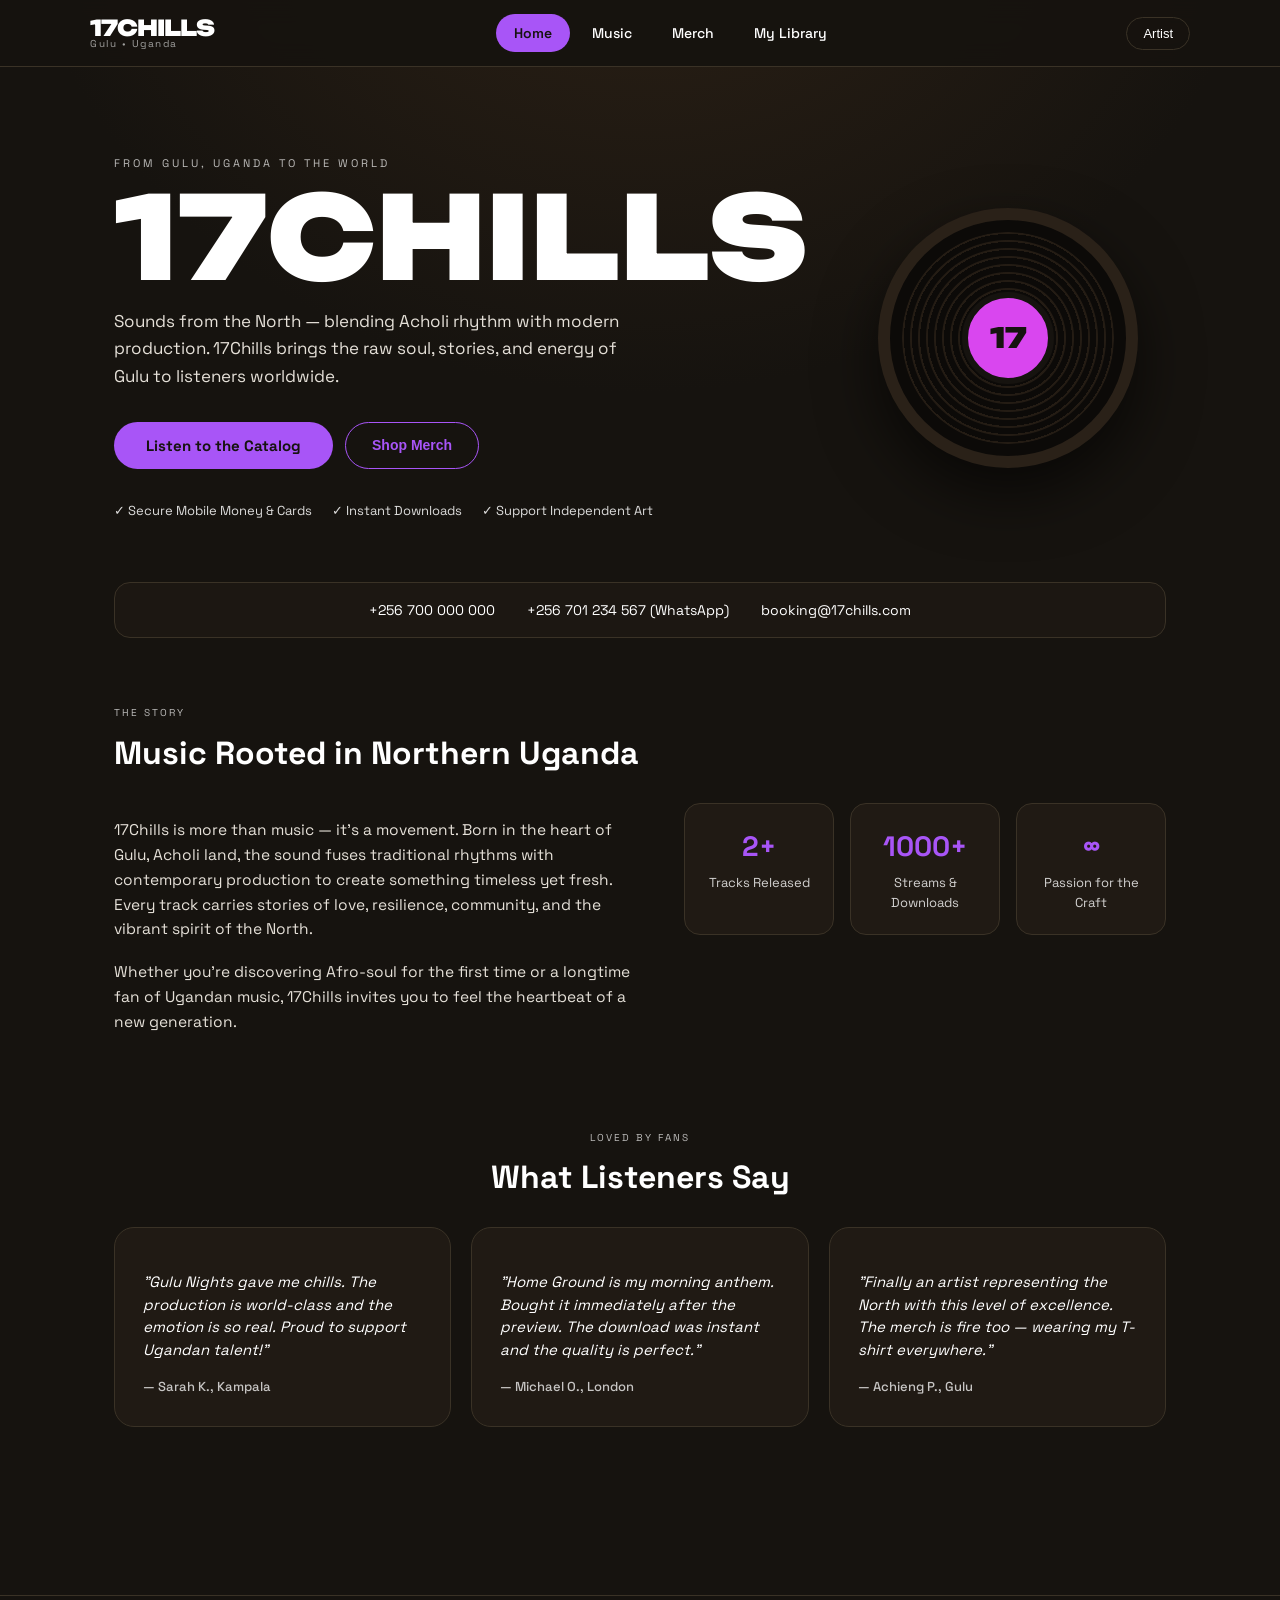
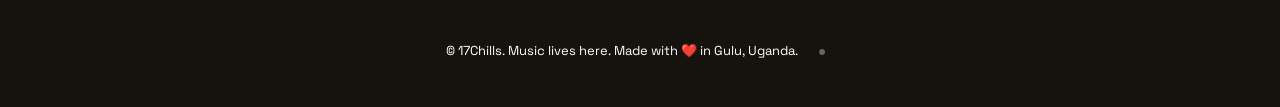
==== commit d822ae2c: "Update index.html" ====
--- a/index.html
+++ b/index.html
@@ -3,20 +3,22 @@
 <head>
   <meta charset="UTF-8">
   <meta name="viewport" content="width=device-width, initial-scale=1.0">
-  <title>17Chills • Official Music Shop | Afromusic from westnile, Uganda</title>
+  <title>17Chills • Official Music Shop | Afro-Soul from Gulu, Uganda</title>
+  <meta name="description" content="Stream and buy authentic Afro-soul & Afrobeat music from 17Chills. Support independent Ugandan artist from Gulu. Secure Mobile Money & Card payments.">
+  <link rel="preconnect" href="https://fonts.googleapis.com">
+  <link rel="preconnect" href="https://fonts.gstatic.com" crossorigin>
+  <link href="https://fonts.googleapis.com/css2?family=Space+Grotesk:wght@400;500;600&amp;family=Unbounded:wght@700;900&amp;display=swap" rel="stylesheet">
   <link rel="stylesheet" href="style.css">
-  <link href="https://fonts.googleapis.com/css2?family=Unbounded:wght@900&family=Space+Grotesk:wght@400;500;600;700&display=swap" rel="stylesheet">
 </head>
 <body>
-
-  <!-- NAV -->
+  <!-- Professional Sticky Navigation -->
   <nav class="site-nav">
     <div class="nav-inner">
       <div class="nav-brand" onclick="goToPage('home')">
-        <div class="logo-text">17CHILLS</div>
-        <div class="logo-sub">Westnile • Uganda</div>
-      </div>
-
+        <span class="logo-text">17CHILLS</span>
+        <span class="logo-sub">Gulu • Uganda</span>
+      </div>
+      
       <div class="nav-links">
         <button class="nav-btn active" data-page="home">Home</button>
         <button class="nav-btn" data-page="catalog">Music</button>
@@ -24,71 +26,72 @@
         <button class="nav-btn" data-page="library">My Library</button>
       </div>
 
-      <button id="admin-login-btn" class="ghost-btn" title="Artist Login">Artist</button>
+      <div class="nav-actions">
+        <button id="admin-login-btn" class="ghost-btn" title="Artist Login">Artist</button>
+      </div>
     </div>
   </nav>
 
-  <!-- TOAST -->
+  <!-- Toast Notification -->
   <div id="toast" class="toast hidden"></div>
 
-  <!-- HOME PAGE -->
+  <!-- ==================== HOME PAGE ==================== -->
   <div id="page-home" class="page">
-    <div class="hero">
+    <!-- Hero Section -->
+    <section class="hero">
       <div class="hero-content">
-        <div class="eyebrow">FROM WESTNILE, UGANDA TO THE WORLD</div>
+        <div class="eyebrow">FROM GULU, UGANDA TO THE WORLD</div>
         <h1 class="hero-title display">17CHILLS</h1>
+        <p class="hero-copy" id="hero-bio">
+          Sounds from the North — blending Acholi rhythm with modern production. 
+          17Chills brings the raw soul, stories, and energy of Gulu to listeners worldwide.
+        </p>
         
-        <p id="hero-bio" class="hero-copy">
-          Sounds from the Westnile — African music with modern production. 
-          17Chills brings the raw soul, stories, and energy of westnile to listeners worldwide.
-        </p>
-
         <div class="hero-actions">
-          <button id="listen-btn" class="btn-primary">Listen to the Catalog</button>
-          <button onclick="goToPage('merch')" class="btn-secondary">Shop Merch</button>
-        </div>
-
+          <button class="btn-primary" id="listen-btn">
+            <span>Listen to the Catalog</span>
+          </button>
+          <button class="btn-secondary" onclick="goToPage('merch')">Shop Merch</button>
+        </div>
+        
         <div class="hero-trust">
-          <div>✓ Secure Mobile Money & Cards</div>
-          <div>✓ Instant Downloads</div>
-          <div>✓ Support Independent Art</div>
-        </div>
-      </div>
-
+          <div class="trust-item">✓ Secure Mobile Money &amp; Cards</div>
+          <div class="trust-item">✓ Instant Downloads</div>
+          <div class="trust-item">✓ Support Independent Art</div>
+        </div>
+      </div>
+
+      <!-- Animated Vinyl -->
       <div class="vinyl-wrap">
-        <div id="vinyl-disc" class="vinyl-disc">
+        <div class="vinyl-disc" id="vinyl-disc">
           <div class="vinyl-groove"></div>
           <div class="vinyl-label">
-            <div class="vinyl-text">17</div>
-          </div>
-        </div>
-      </div>
-    </div>
-
-    <!-- CONTACT BAR -->
-    <div class="contact-bar">
+            <span class="vinyl-text">17</span>
+          </div>
+        </div>
+      </div>
+    </section>
+
+    <!-- Quick Contact / Trust Bar -->
+    <section class="contact-bar">
       <div class="contact-bar-inner">
-        <a id="contact-phone" href="#" class="contact-quick"></a>
-        <a id="contact-phone2" href="#" class="contact-quick"></a>
-        <a id="contact-email" href="#" class="contact-quick"></a>
-      </div>
-    </div>
-
-    <!-- ABOUT / STORY -->
-    <div class="about-section">
+        <a href="#" id="contact-phone" class="contact-quick">+256 700 000 000</a>
+        <a href="#" id="contact-phone2" class="contact-quick">+256 701 234 567 (WhatsApp)</a>
+        <a href="#" id="contact-email" class="contact-quick">booking@17chills.com</a>
+      </div>
+    </section>
+
+    <!-- About / Story -->
+    <section class="about-section">
       <div class="section-header">
-        <div class="eyebrow small">THE STORY</div>
+        <span class="eyebrow small">THE STORY</span>
         <h2 class="section-title">Music Rooted in Northern Uganda</h2>
       </div>
-
       <div class="about-grid">
         <div class="about-text">
-          <p id="about-bio">
-            17Chills is more than music — it's a movement. Born in the heart of Westnile 
-            the sound fuses traditional rhythms with contemporary production to create something timeless yet fresh.
-          </p>
-        </div>
-
+          <p id="about-bio">17Chills is more than music — it's a movement. Born in the heart of Gulu, Acholi land, the sound fuses traditional rhythms with contemporary production to create something timeless yet fresh. Every track carries stories of love, resilience, community, and the vibrant spirit of the North.</p>
+          <p>Whether you're discovering Afro-soul for the first time or a longtime fan of Ugandan music, 17Chills invites you to feel the heartbeat of a new generation.</p>
+        </div>
         <div class="about-stats">
           <div class="stat">
             <div class="stat-number">2+</div>
@@ -96,7 +99,7 @@
           </div>
           <div class="stat">
             <div class="stat-number">1000+</div>
-            <div class="stat-label">Streams & Downloads</div>
+            <div class="stat-label">Streams &amp; Downloads</div>
           </div>
           <div class="stat">
             <div class="stat-number">∞</div>
@@ -104,53 +107,53 @@
           </div>
         </div>
       </div>
-    </div>
-
-    <!-- TESTIMONIALS -->
-    <div class="testimonials">
+    </section>
+
+    <!-- Testimonials -->
+    <section class="testimonials">
       <div class="section-header center">
-        <div class="eyebrow small">LOVED BY FANS</div>
+        <span class="eyebrow small">LOVED BY FANS</span>
         <h2 class="section-title">What Listeners Say</h2>
       </div>
-
       <div class="testimonial-grid">
         <div class="testimonial-card">
-          <p class="quote">"AFOYO gave me chills. The production is world-class and the emotion is so real. Proud to support Ugandan talent!"</p>
-          <p class="quote-author">— Sarah K., Kampala</p>
+          <p class="quote">"Gulu Nights gave me chills. The production is world-class and the emotion is so real. Proud to support Ugandan talent!"</p>
+          <div class="quote-author">— Sarah K., Kampala</div>
         </div>
         <div class="testimonial-card">
-          <p class="quote">"PRICELESS is my morning anthem. Bought it immediately after the preview. The download was instant and the quality is perfect."</p>
-          <p class="quote-author">— Michael O., London</p>
+          <p class="quote">"Home Ground is my morning anthem. Bought it immediately after the preview. The download was instant and the quality is perfect."</p>
+          <div class="quote-author">— Michael O., London</div>
         </div>
         <div class="testimonial-card">
           <p class="quote">"Finally an artist representing the North with this level of excellence. The merch is fire too — wearing my T-shirt everywhere."</p>
-          <p class="quote-author">— Achieng P., Gulu</p>
-        </div>
-      </div>
-    </div>
-  </div>
-
-  <!-- MUSIC CATALOG PAGE -->
+          <div class="quote-author">— Achieng P., Gulu</div>
+        </div>
+      </div>
+    </section>
+  </div>
+
+  <!-- ==================== MUSIC CATALOG ==================== -->
   <div id="page-catalog" class="page hidden">
     <div class="section-header">
-      <div class="eyebrow small">DISCOVER THE SOUND</div>
+      <span class="eyebrow small">DISCOVER THE SOUND</span>
       <h2 class="section-title">Music Catalog</h2>
-      <p>Play free previews. Buy to own the full track forever. All payments secure via Pesapal.</p>
-    </div>
-
+      <p class="section-sub">Play free previews. Buy to own the full track forever. All payments secure via Pesapal.</p>
+    </div>
+
+    <!-- Search + Filters + Sort -->
     <div class="catalog-controls">
       <div class="search-wrap">
-        <input type="text" id="catalog-search" class="input-field" placeholder="Search tracks...">
-      </div>
-
+        <input type="text" id="catalog-search" placeholder="Search tracks by title or genre..." class="input-field">
+      </div>
+      
       <div class="filter-row">
         <div class="filter-group">
-          <label class="filter-label">Genre</label>
+          <span class="filter-label">Genre</span>
           <div id="genre-filters" class="chip-group"></div>
         </div>
-
+        
         <div class="filter-group">
-          <label class="filter-label">Sort</label>
+          <span class="filter-label">Sort</span>
           <select id="catalog-sort" class="input-field sort-select">
             <option value="newest">Newest First</option>
             <option value="price-low">Price: Low to High</option>
@@ -162,27 +165,27 @@
     </div>
 
     <div id="catalog-grid" class="catalog-grid"></div>
-
-    <div style="margin-top: 40px; text-align: center; opacity: 0.7;">
-      🔒 Downloads are protected. Enter the phone number you used to pay and tap Download anytime.
-    </div>
-  </div>
-
-  <!-- MERCH PAGE -->
+    
+    <div class="catalog-note">
+      <p>🔒 Downloads are protected. Enter the phone number you used to pay and tap Download anytime.</p>
+    </div>
+  </div>
+
+  <!-- ==================== MERCH ==================== -->
   <div id="page-merch" class="page hidden">
     <div class="section-header">
-      <div class="eyebrow small">WEAR THE VIBE</div>
+      <span class="eyebrow small">WEAR THE VIBE</span>
       <h2 class="section-title">Official Merch</h2>
-      <p>Limited drops. High quality. Every purchase supports the music directly.</p>
+      <p class="section-sub">Limited drops. High quality. Every purchase supports the music directly.</p>
     </div>
 
     <div class="catalog-controls">
       <div class="search-wrap">
-        <input type="text" id="merch-search" class="input-field" placeholder="Search merch...">
+        <input type="text" id="merch-search" placeholder="Search merch..." class="input-field">
       </div>
       <div class="filter-row">
         <div class="filter-group">
-          <label class="filter-label">Sort</label>
+          <span class="filter-label">Sort</span>
           <select id="merch-sort" class="input-field sort-select">
             <option value="newest">Newest First</option>
             <option value="price-low">Price: Low to High</option>
@@ -194,81 +197,272 @@
     </div>
 
     <div id="merch-grid" class="merch-grid"></div>
-
-    <div style="margin-top: 30px; text-align: center; opacity: 0.7;">
-      📦 Physical items are fulfilled personally by the artist.
-    </div>
-  </div>
-
-  <!-- MY LIBRARY PAGE -->
+    
+    <div class="merch-note">
+      <p>📦 Physical items are fulfilled personally by the artist. You'll receive tracking or pickup details after purchase.</p>
+    </div>
+  </div>
+
+  <!-- ==================== MY LIBRARY (FAN PURCHASES) ==================== -->
   <div id="page-library" class="page hidden">
     <div class="section-header">
-      <div class="eyebrow small">YOUR COLLECTION</div>
+      <span class="eyebrow small">YOUR COLLECTION</span>
       <h2 class="section-title">My Library</h2>
-      <p>Enter the Mobile Money number you used to buy — see everything you own and download instantly.</p>
+      <p class="section-sub">Enter the Mobile Money number you used to buy — see everything you own and download instantly.</p>
     </div>
 
     <div class="library-controls">
       <div class="library-input-group">
-        <input type="tel" id="library-phone" class="input-field" placeholder="Enter your phone number">
-        <button id="library-load-btn" class="btn-primary">Load My Purchases</button>
+        <input type="tel" id="library-phone" placeholder="Your Mobile Money number (e.g. 0700...)" class="input-field">
+        <button class="btn-primary" id="library-load-btn">Load My Purchases</button>
       </div>
       <p class="library-hint">Your purchases are securely stored on our servers and linked to your phone number.</p>
     </div>
 
-    <div id="library-results" class="hidden">
+    <div id="library-results" class="library-results hidden">
       <h3 class="library-subtitle">Your Owned Tracks</h3>
       <div id="library-tracks" class="catalog-grid"></div>
-
-      <h3 class="library-subtitle">Your Merch Orders</h3>
+      
+      <h3 class="library-subtitle" style="margin-top: 40px;">Your Merch Orders</h3>
       <div id="library-merch" class="merch-grid"></div>
     </div>
-
-    <div id="library-empty" class="library-empty hidden">
-      No purchases found yet for this number. Buy something from the Music or Merch pages to get started!
-    </div>
-  </div>
-
-  <!-- ADMIN PANEL -->
+    
+    <div id="library-empty" class="library-empty">
+      <p>No purchases found yet for this number. Buy something from the Music or Merch pages to get started!</p>
+    </div>
+  </div>
+
+  <!-- ==================== ADMIN PANEL ==================== -->
   <div id="admin-panel" class="admin-panel hidden">
     <div class="admin-header">
       <h2 class="admin-title">🎤 Artist Dashboard</h2>
-      <button id="exit-admin-btn" class="btn-secondary">Exit Admin</button>
+      <div>
+        <button id="exit-admin-btn" class="ghost-btn">Exit Admin</button>
+      </div>
     </div>
 
     <div class="admin-grid">
-      <!-- Upload Track -->
+      <!-- Add Track -->
       <div class="admin-card">
         <h3 class="admin-card-title">Upload New Track</h3>
-        <!-- Add track form here (you can keep your existing form) -->
+        <form id="add-track-form" class="admin-form">
+          <label class="field-label">Track Title</label>
+          <input type="text" id="new-track-title" class="input-field" placeholder="e.g. Northern Lights" required>
+
+          <label class="field-label">Genre</label>
+          <input type="text" id="new-track-genre" class="input-field" placeholder="Afro-soul">
+
+          <label class="field-label">Description</label>
+          <textarea id="new-track-desc" class="input-field textarea" rows="2" placeholder="Short story behind the track"></textarea>
+
+          <div class="form-row">
+            <div style="flex:1">
+              <label class="field-label">Price (UGX)</label>
+              <input type="number" id="new-track-price" class="input-field" value="3000">
+            </div>
+            <div style="flex:1">
+              <label class="field-label">Cover Color</label>
+              <div id="color-swatches" class="color-swatches"></div>
+            </div>
+          </div>
+
+          <label class="field-label">Cover Photo (optional)</label>
+          <input type="file" id="new-track-cover-file" class="input-field" accept="image/*">
+
+          <label class="field-label">Song File (MP3)</label>
+          <input type="file" id="new-track-audio-file" class="input-field" accept="audio/mpeg">
+
+          <button type="button" id="add-track-btn" class="btn-primary full">Add to Catalog</button>
+        </form>
       </div>
 
       <!-- Add Merch -->
       <div class="admin-card">
         <h3 class="admin-card-title">Add Merch Item</h3>
-        <!-- Add merch form here -->
-      </div>
-
-      <!-- Edit Bio & Contacts -->
+        <form class="admin-form">
+          <label class="field-label">Item Name</label>
+          <input type="text" id="new-merch-name" class="input-field" placeholder="Signature Hoodie" required>
+
+          <label class="field-label">Price (UGX)</label>
+          <input type="number" id="new-merch-price" class="input-field" value="45000">
+
+          <label class="field-label">Photo (optional)</label>
+          <input type="file" id="new-merch-image-file" class="input-field" accept="image/*">
+
+          <button type="button" id="add-merch-btn" class="btn-primary full">Add Merch Item</button>
+        </form>
+      </div>
+
+      <!-- Bio & Contact Settings -->
       <div class="admin-card full-width">
-        <h3 class="admin-card-title">Edit Bio, Contact & Social Links</h3>
-        <!-- Bio and contact form here -->
-      </div>
-    </div>
-  </div>
-
-  <!-- FOOTER -->
+        <h3 class="admin-card-title">Edit Bio, Contact &amp; Social Links</h3>
+        <div class="admin-form settings-form">
+          <div class="form-row">
+            <div style="flex:1">
+              <label class="field-label">Primary Phone</label>
+              <input type="text" id="settings-phone" class="input-field">
+            </div>
+            <div style="flex:1">
+              <label class="field-label">Secondary Phone / WhatsApp</label>
+              <input type="text" id="settings-phone2" class="input-field">
+            </div>
+          </div>
+
+          <div class="form-row">
+            <div style="flex:1">
+              <label class="field-label">Email</label>
+              <input type="email" id="settings-email" class="input-field">
+            </div>
+            <div style="flex:1">
+              <label class="field-label">TikTok</label>
+              <input type="url" id="settings-tiktok" class="input-field" placeholder="https://tiktok.com/@17chills">
+            </div>
+          </div>
+
+          <div class="form-row">
+            <div style="flex:1"><label class="field-label">Instagram</label><input type="url" id="settings-instagram" class="input-field"></div>
+            <div style="flex:1"><label class="field-label">X / Twitter</label><input type="url" id="settings-twitter" class="input-field"></div>
+          </div>
+          <div class="form-row">
+            <div style="flex:1"><label class="field-label">Facebook</label><input type="url" id="settings-facebook" class="input-field"></div>
+            <div style="flex:1"><label class="field-label">YouTube</label><input type="url" id="settings-youtube" class="input-field"></div>
+          </div>
+
+          <label class="field-label">Artist Biography (shown on homepage)</label>
+          <textarea id="settings-bio" class="input-field textarea" rows="5" placeholder="Write your story..."></textarea>
+
+          <button type="button" id="save-settings-btn" class="btn-primary full">Save Bio &amp; Contact Info</button>
+        </div>
+      </div>
+
+      <!-- Change Password + Bulk + Sales -->
+      <div class="admin-card">
+        <h3 class="admin-card-title">Change Password</h3>
+        <div class="admin-form">
+          <input type="password" id="new-password-input" class="input-field" placeholder="New password (min 4 chars)">
+          <button id="change-password-btn" class="btn-primary full">Update Password</button>
+        </div>
+      </div>
+
+      <div class="admin-card">
+        <h3 class="admin-card-title">Bulk Price Update</h3>
+        <div class="bulk-row">
+          <select id="bulk-mode" class="input-field bulk-select">
+            <option value="percent-off">Reduce all by %</option>
+            <option value="percent-up">Increase all by %</option>
+            <option value="set-all">Set all to fixed amount</option>
+          </select>
+          <input type="number" id="bulk-value" class="input-field bulk-value" placeholder="Value">
+          <button id="bulk-apply-btn" class="btn-primary">Apply</button>
+        </div>
+        <p class="admin-note">This instantly updates every track price across the live site.</p>
+      </div>
+
+      <div class="admin-card full-width">
+        <h3 class="admin-card-title">Sales History <span style="font-size:12px;opacity:0.6">(paid orders only)</span></h3>
+        <div id="sales-history" class="sales-history"></div>
+      </div>
+    </div>
+  </div>
+
+  <!-- ==================== MODALS ==================== -->
+  
+  <!-- Checkout Modal -->
+  <div id="checkout-modal" class="modal-overlay hidden">
+    <div class="modal-card">
+      <div class="modal-header">
+        <h3 class="modal-title">Complete Your Purchase</h3>
+        <button id="checkout-close" class="icon-btn">×</button>
+      </div>
+      
+      <p id="checkout-title" class="modal-price"></p>
+      <p id="checkout-price" class="modal-price" style="font-size:28px;margin-top:-8px"></p>
+      
+      <div class="payment-methods">
+        <div class="pm-badge">MTN MoMo</div>
+        <div class="pm-badge">Airtel Money</div>
+        <div class="pm-badge">Visa / Mastercard</div>
+        <div class="pm-badge">Bank Transfer</div>
+      </div>
+      <p class="modal-note">Secure checkout powered by Pesapal • All popular payment methods supported</p>
+
+      <label class="field-label">Mobile Money Number (MTN or Airtel)</label>
+      <input type="tel" id="checkout-phone" class="input-field" placeholder="0700 000 000">
+
+      <button id="checkout-pay-btn" class="btn-primary full">Pay Securely with Mobile Money / Card</button>
+      <p id="checkout-status" class="pin-error"></p>
+    </div>
+  </div>
+
+  <!-- Edit Track Modal -->
+  <div id="edit-modal" class="modal-overlay hidden">
+    <div class="modal-card">
+      <div class="modal-header">
+        <h3 class="modal-title">Edit Track</h3>
+        <button id="edit-close" class="icon-btn">×</button>
+      </div>
+      <input type="text" id="edit-track-title" class="input-field">
+      <input type="text" id="edit-track-genre" class="input-field">
+      <textarea id="edit-track-desc" class="input-field textarea" rows="2"></textarea>
+      <div class="form-row">
+        <input type="number" id="edit-track-price" class="input-field">
+        <div id="edit-color-swatches" class="color-swatches"></div>
+      </div>
+      <label class="field-label">Replace Cover Photo</label>
+      <input type="file" id="edit-track-cover-file" class="input-field" accept="image/*">
+      <label class="field-label">Replace Audio File</label>
+      <input type="file" id="edit-track-audio-file" class="input-field" accept="audio/mpeg">
+      <button id="edit-save-btn" class="btn-primary full">Save Changes</button>
+    </div>
+  </div>
+
+  <!-- Edit Merch Modal -->
+  <div id="edit-merch-modal" class="modal-overlay hidden">
+    <div class="modal-card">
+      <div class="modal-header">
+        <h3 class="modal-title">Edit Merch Item</h3>
+        <button id="edit-merch-close" class="icon-btn">×</button>
+      </div>
+      <input type="text" id="edit-merch-name" class="input-field">
+      <input type="number" id="edit-merch-price" class="input-field">
+      <label class="field-label">Replace Photo</label>
+      <input type="file" id="edit-merch-image-file" class="input-field" accept="image/*">
+      <button id="edit-merch-save-btn" class="btn-primary full">Save Changes</button>
+    </div>
+  </div>
+
+  <!-- Confirm Delete Modal -->
+  <div id="confirm-modal" class="modal-overlay hidden">
+    <div class="modal-card narrow">
+      <p id="confirm-message" style="margin-bottom:24px"></p>
+      <div class="confirm-row">
+        <button id="confirm-cancel-btn" class="btn-secondary">Cancel</button>
+        <button id="confirm-delete-btn" class="btn-danger">Remove</button>
+      </div>
+    </div>
+  </div>
+
+  <!-- Artist Login Modal -->
+  <div id="login-modal" class="modal-overlay hidden">
+    <div class="modal-card narrow">
+      <div class="modal-header">
+        <h3 class="modal-title">Artist Login</h3>
+        <button id="login-close" class="icon-btn">×</button>
+      </div>
+      <input type="password" id="pin-input" class="input-field" placeholder="Enter admin password">
+      <p id="pin-error" class="pin-error hidden">Wrong password.</p>
+      <button id="pin-submit-btn" class="btn-primary full">Enter Dashboard</button>
+    </div>
+  </div>
+
+  <!-- Footer -->
   <footer class="site-footer">
     <div class="footer-inner">
-      <span>© <span id="footer-year"></span> 17Chills. Music lives here. Made with ❤️ in Westnile, Uganda.</span>
-      <button id="footer-dot" class="footer-dot">•</button>
+      <p>© <span id="footer-year"></span> 17Chills. Music lives here. Made with ❤️ in Gulu, Uganda.</p>
+      <button id="footer-dot" class="footer-dot" title="Artist access">•</button>
     </div>
   </footer>
 
-  <!-- Modals will go here (Login, Checkout, Confirm, etc.) -->
-  <!-- You can keep your existing modal HTML -->
-
-  <script src="config.js"></script>
   <script src="script.js"></script>
 </body>
 </html>
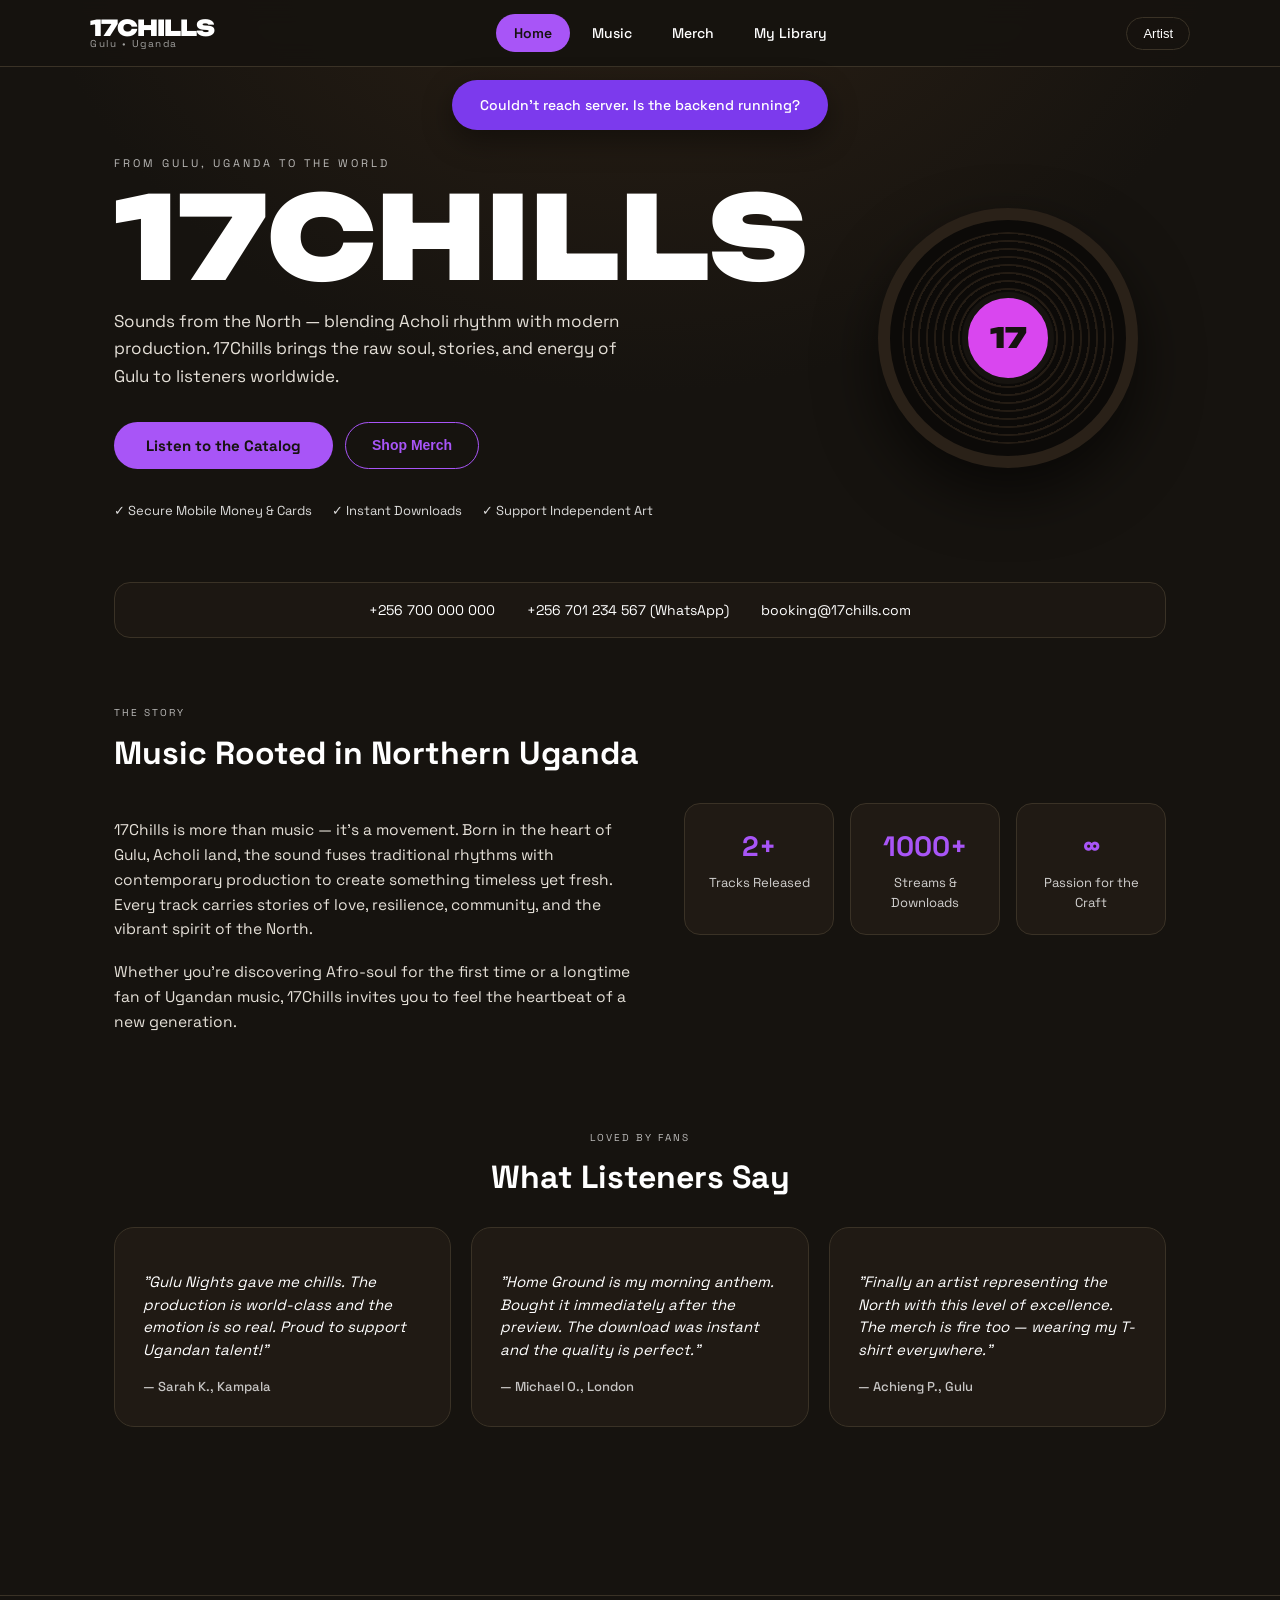
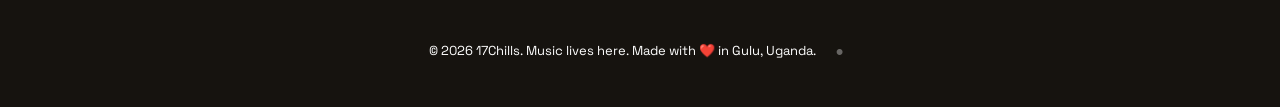
==== commit 7e75b5a7: "Update index.html" ====
--- a/index.html
+++ b/index.html
@@ -434,6 +434,10 @@
   <!-- Confirm Delete Modal -->
   <div id="confirm-modal" class="modal-overlay hidden">
     <div class="modal-card narrow">
+      <div class="modal-header">
+        <h3 class="modal-title">Please Confirm</h3>
+        <button id="confirm-close" class="icon-btn">×</button>
+      </div>
       <p id="confirm-message" style="margin-bottom:24px"></p>
       <div class="confirm-row">
         <button id="confirm-cancel-btn" class="btn-secondary">Cancel</button>
--- a/style.css
+++ b/style.css
@@ -293,4 +293,4 @@
   .nav-links { display: none; } /* simple mobile — can enhance with hamburger later */
   .hero { padding-top: 20px; }
   .vinyl-disc { width: 200px; height: 200px; }
-}+}
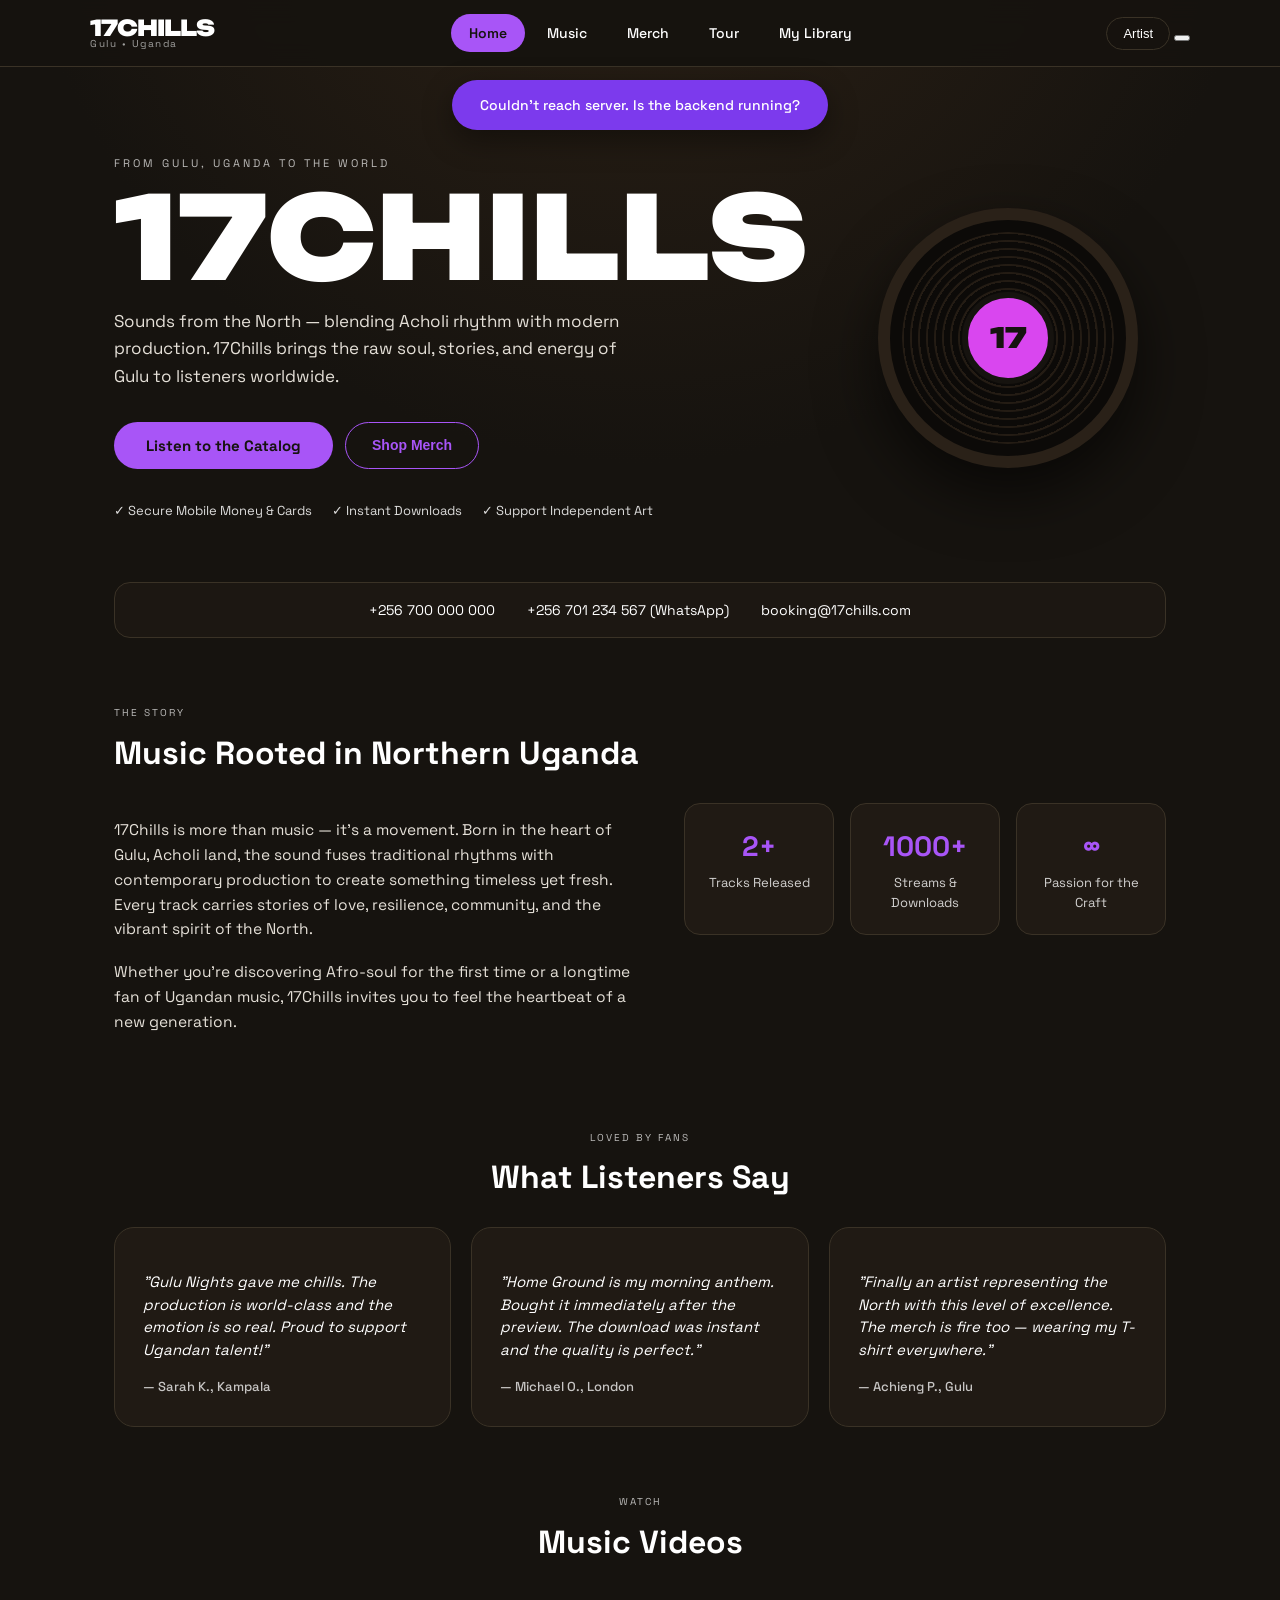
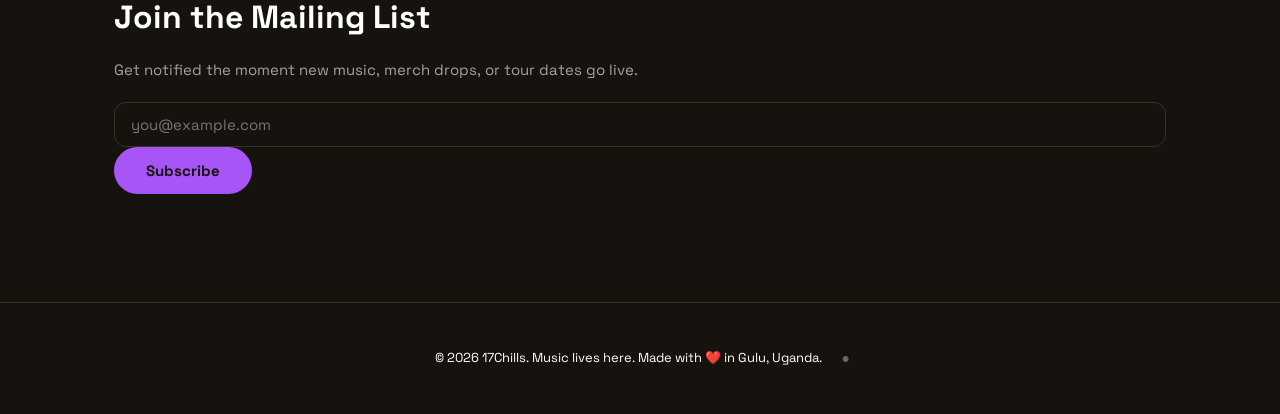
==== commit 29d21ece: "Update index.html" ====
--- a/index.html
+++ b/index.html
@@ -5,6 +5,15 @@
   <meta name="viewport" content="width=device-width, initial-scale=1.0">
   <title>17Chills • Official Music Shop | Afro-Soul from Gulu, Uganda</title>
   <meta name="description" content="Stream and buy authentic Afro-soul & Afrobeat music from 17Chills. Support independent Ugandan artist from Gulu. Secure Mobile Money & Card payments.">
+  <link rel="icon" href="data:image/svg+xml,%3Csvg xmlns='http://www.w3.org/2000/svg' viewBox='0 0 100 100'%3E%3Ccircle cx='50' cy='50' r='48' fill='%23A855F7'/%3E%3Ctext x='50' y='64' font-size='40' font-family='sans-serif' font-weight='900' fill='%2316130F' text-anchor='middle'%3E17%3C/text%3E%3C/svg%3E">
+  <meta property="og:type" content="website">
+  <meta property="og:title" content="17Chills • Official Music Shop | Afro-Soul from Gulu, Uganda">
+  <meta property="og:description" content="Stream and buy authentic Afro-soul & Afrobeat music from 17Chills. Support independent Ugandan artist from Gulu.">
+  <meta property="og:site_name" content="17Chills">
+  <meta name="twitter:card" content="summary_large_image">
+  <meta name="twitter:title" content="17Chills • Official Music Shop">
+  <meta name="twitter:description" content="Stream and buy authentic Afro-soul & Afrobeat music from 17Chills, straight from Gulu, Uganda.">
+  <meta name="theme-color" content="#16130F">
   <link rel="preconnect" href="https://fonts.googleapis.com">
   <link rel="preconnect" href="https://fonts.gstatic.com" crossorigin>
   <link href="https://fonts.googleapis.com/css2?family=Space+Grotesk:wght@400;500;600&amp;family=Unbounded:wght@700;900&amp;display=swap" rel="stylesheet">
@@ -19,15 +28,19 @@
         <span class="logo-sub">Gulu • Uganda</span>
       </div>
       
-      <div class="nav-links">
+      <div class="nav-links" id="nav-links">
         <button class="nav-btn active" data-page="home">Home</button>
         <button class="nav-btn" data-page="catalog">Music</button>
         <button class="nav-btn" data-page="merch">Merch</button>
+        <button class="nav-btn" data-page="tour">Tour</button>
         <button class="nav-btn" data-page="library">My Library</button>
       </div>
 
       <div class="nav-actions">
         <button id="admin-login-btn" class="ghost-btn" title="Artist Login">Artist</button>
+        <button id="nav-hamburger" class="hamburger-btn" aria-label="Menu">
+          <span></span><span></span><span></span>
+        </button>
       </div>
     </div>
   </nav>
@@ -130,9 +143,40 @@
         </div>
       </div>
     </section>
-  </div>
-
-  <!-- ==================== MUSIC CATALOG ==================== -->
+    <!-- Music Videos -->
+    <section class="videos-section">
+      <div class="section-header center">
+        <span class="eyebrow small">WATCH</span>
+        <h2 class="section-title">Music Videos</h2>
+      </div>
+      <div id="videos-grid" class="videos-grid"></div>
+    </section>
+
+    <!-- Newsletter -->
+    <section class="newsletter-section">
+      <div class="newsletter-card">
+        <h2 class="section-title" style="margin-top:0">Join the Mailing List</h2>
+        <p class="section-sub" style="margin-bottom:20px">Get notified the moment new music, merch drops, or tour dates go live.</p>
+        <div class="newsletter-form">
+          <input type="email" id="newsletter-email" class="input-field" placeholder="you@example.com">
+          <button id="newsletter-btn" class="btn-primary">Subscribe</button>
+        </div>
+      </div>
+    </section>
+  </div>
+
+  <!-- ==================== TOUR / SHOWS ==================== -->
+  <div id="page-tour" class="page hidden">
+    <div class="section-header">
+      <span class="eyebrow small">ON THE ROAD</span>
+      <h2 class="section-title">Upcoming Shows</h2>
+      <p class="section-sub">Catch 17Chills live. Tickets and details below.</p>
+    </div>
+    <div id="tour-list" class="tour-list"></div>
+    <div id="tour-empty" class="library-empty hidden">
+      <p>No shows scheduled right now — check back soon!</p>
+    </div>
+  </div>
   <div id="page-catalog" class="page hidden">
     <div class="section-header">
       <span class="eyebrow small">DISCOVER THE SOUND</span>
@@ -362,6 +406,48 @@
         <h3 class="admin-card-title">Sales History <span style="font-size:12px;opacity:0.6">(paid orders only)</span></h3>
         <div id="sales-history" class="sales-history"></div>
       </div>
+
+      <!-- Manage Tour Dates -->
+      <div class="admin-card">
+        <h3 class="admin-card-title">Add Tour Date</h3>
+        <form class="admin-form">
+          <label class="field-label">Show / Tour Title</label>
+          <input type="text" id="new-event-title" class="input-field" placeholder="e.g. Gulu Homecoming Show">
+          <div class="form-row">
+            <div style="flex:1">
+              <label class="field-label">Venue</label>
+              <input type="text" id="new-event-venue" class="input-field" placeholder="Acholi Grounds">
+            </div>
+            <div style="flex:1">
+              <label class="field-label">City</label>
+              <input type="text" id="new-event-city" class="input-field" placeholder="Gulu, Uganda">
+            </div>
+          </div>
+          <label class="field-label">Date &amp; Time</label>
+          <input type="datetime-local" id="new-event-date" class="input-field">
+          <label class="field-label">Ticket Link (optional)</label>
+          <input type="url" id="new-event-ticket" class="input-field" placeholder="https://...">
+          <button type="button" id="add-event-btn" class="btn-primary full">Add Show</button>
+        </form>
+      </div>
+
+      <!-- Manage Videos -->
+      <div class="admin-card">
+        <h3 class="admin-card-title">Add Music Video</h3>
+        <form class="admin-form">
+          <label class="field-label">Video Title</label>
+          <input type="text" id="new-video-title" class="input-field" placeholder="e.g. Gulu Nights (Official Video)">
+          <label class="field-label">YouTube Link</label>
+          <input type="url" id="new-video-url" class="input-field" placeholder="https://youtube.com/watch?v=...">
+          <button type="button" id="add-video-btn" class="btn-primary full">Add Video</button>
+        </form>
+      </div>
+
+      <!-- Newsletter Subscribers -->
+      <div class="admin-card full-width">
+        <h3 class="admin-card-title">Newsletter Subscribers <span id="subscriber-count" style="font-size:12px;opacity:0.6"></span></h3>
+        <div id="subscribers-list" class="sales-history"></div>
+      </div>
     </div>
   </div>
 
@@ -462,11 +548,26 @@
   <!-- Footer -->
   <footer class="site-footer">
     <div class="footer-inner">
+      <div id="footer-socials" class="footer-socials"></div>
       <p>© <span id="footer-year"></span> 17Chills. Music lives here. Made with ❤️ in Gulu, Uganda.</p>
       <button id="footer-dot" class="footer-dot" title="Artist access">•</button>
     </div>
   </footer>
 
+  <!-- Now Playing Mini Player -->
+  <div id="mini-player" class="mini-player hidden">
+    <div class="mini-player-inner">
+      <div class="mini-player-cover" id="mini-player-cover"></div>
+      <div class="mini-player-info">
+        <p class="mini-player-title" id="mini-player-title"></p>
+        <p class="mini-player-sub">Preview</p>
+      </div>
+      <button id="mini-player-toggle" class="icon-btn"></button>
+      <button id="mini-player-close" class="icon-btn">×</button>
+    </div>
+  </div>
+
+  <script src="config.js"></script>
   <script src="script.js"></script>
 </body>
 </html>
